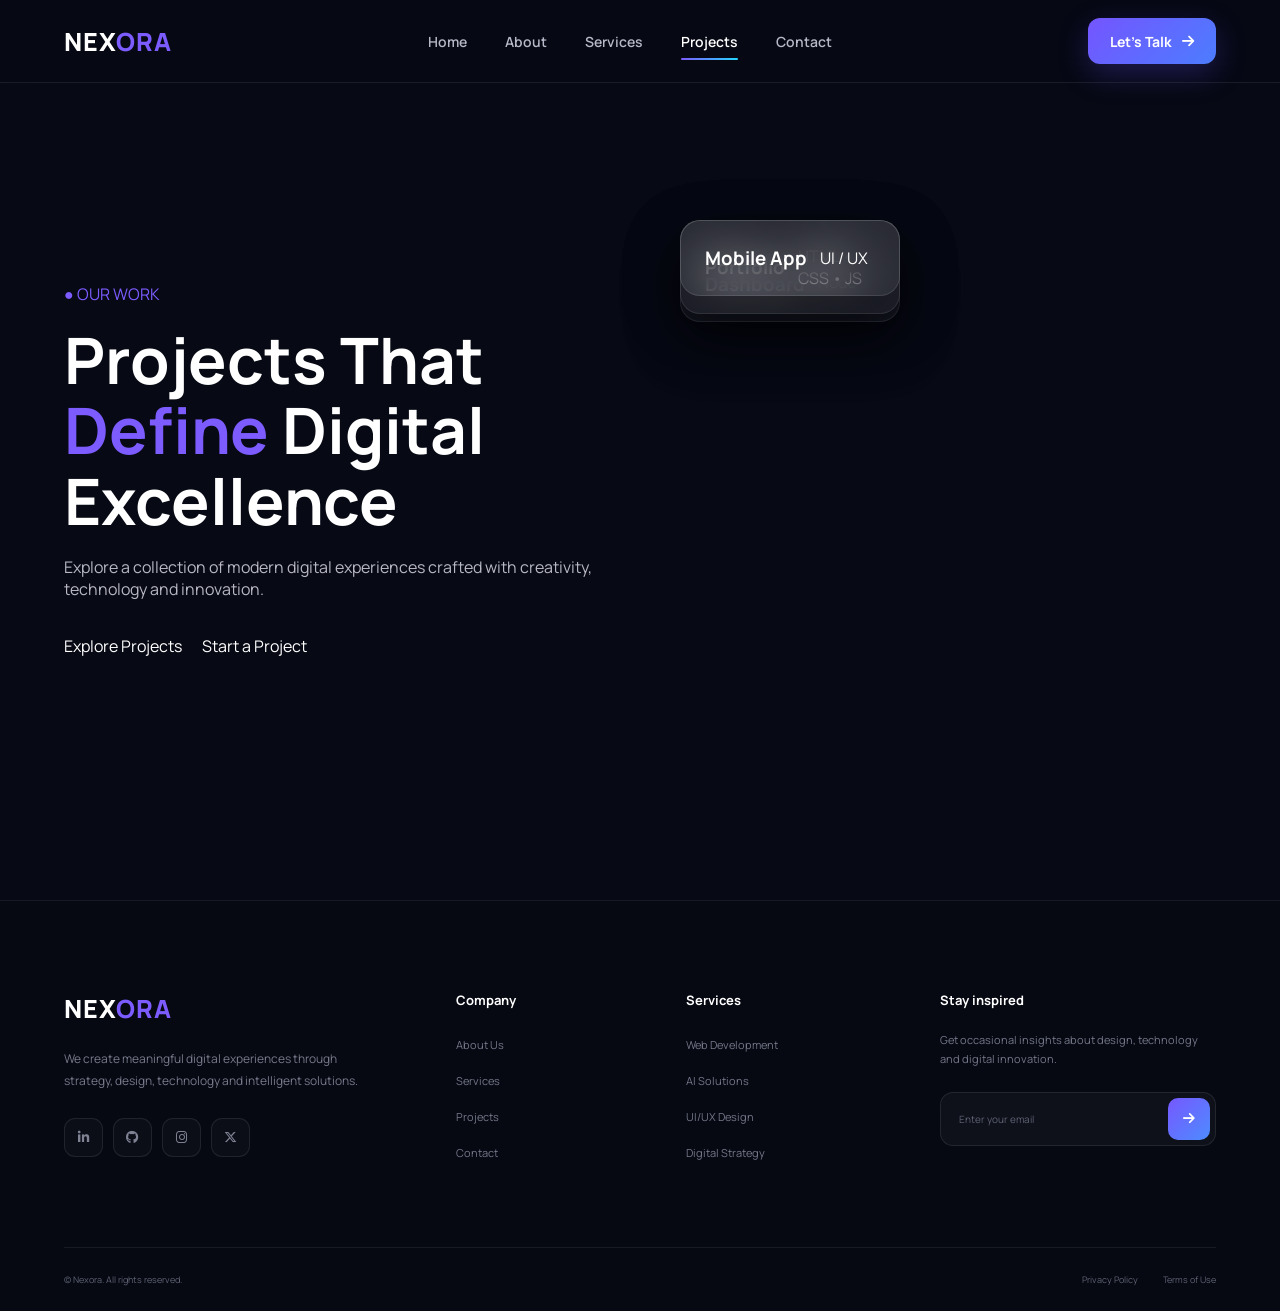
==== projects.html @ 9d156014 "feat: initial Nexora website" ====
<!DOCTYPE html>
<html lang="en">

<head>

    <meta charset="UTF-8">
    <meta name="viewport" content="width=device-width, initial-scale=1.0">

    <title>Projects | Nexora</title>

    <link rel="stylesheet" href="css/style.css">
    <link rel="stylesheet" href="css/navbar.css">
    <link rel="stylesheet" href="css/projects.css">
    <link rel="stylesheet" href="css/animations.css">
    <link rel="stylesheet" href="css/responsive.css">

    <!-- Font Awesome -->
    <link rel="stylesheet"
          href="https://cdnjs.cloudflare.com/ajax/libs/font-awesome/6.7.2/css/all.min.css">

</head>

<body>
<header class="header">

        <nav class="navbar container">

            <!-- Website Logo -->

            <a href="index.html" class="logo">
                NEX<span>ORA</span>
            </a>


            <!-- Navigation Links -->

            <ul class="nav-links">

                <li>
                    <a href="index.html" >
                        Home
                    </a>
                </li>

                <li>
                    <a href="about.html">
                        About
                    </a>
                </li>

                <li>
                    <a href="services.html" >
                        Services
                    </a>
                </li>

                <li>
                    <a href="projects.html" class="active">
                        Projects
                    </a>
                </li>

                <li>
                    <a href="contact.html">
                        Contact
                    </a>
                </li>

            </ul>


            <!-- Navbar Button -->

            <a href="contact.html" class="nav-button">
                Let's Talk

                <i class="fa-solid fa-arrow-right"></i>
            </a>


            <!-- Mobile Menu Icon -->

            <button
                class="menu-button"
                id="menuButton"
                aria-label="Open navigation menu"
            >

                <i class="fa-solid fa-bars"></i>

            </button>

        </nav> 

    </header>

    <main> 
        <section class="projects-hero ">

    <div class="container">

        <div class="projects-hero-content">

            <!-- Left Side -->

            <div class="projects-left">

                <span class="section-tag">
                    ● OUR WORK
                </span>

                <h1>
                    Projects That
                    <span>Define</span>
                    Digital Excellence
                </h1>

                <p>
                    Explore a collection of modern digital experiences
                    crafted with creativity, technology and innovation.
                </p>

                <div class="hero-buttons">

                    <a href="#featured-projects" class="btn-primary">
                        Explore Projects
                    </a>

                    <a href="contact.html" class="btn-secondary">
                        Start a Project
                    </a>

                </div>

            </div>

            <!-- Right Side -->

            <div class="projects-right">

                <div class="floating-card card-1">
                    <h3>AI Dashboard</h3>
                    <p>React • Node</p>
                </div>

                <div class="floating-card card-2">
                    <h3>Portfolio</h3>
                    <p>HTML • CSS • JS</p>
                </div>

                <div class="floating-card card-3">
                    <h3>Mobile App</h3>
                    <p>UI / UX</p>
                </div>

            </div>

        </div>

    </div>

</section>
         </main>

     <footer class="footer">

    <div class="container">


        <!-- Main Footer -->

        <div class="footer-grid">


            <!-- Brand Column -->

            <div class="footer-brand">

                <a href="index.html" class="logo">

                    NEX<span>ORA</span>

                </a>


                <p>

                    We create meaningful digital experiences
                    through strategy, design, technology and
                    intelligent solutions.

                </p>


                <div class="social-links">

                    <a
                        href="#"
                        aria-label="LinkedIn"
                    >

                        <i class="fa-brands fa-linkedin-in"></i> 

                    </a>


                    <a
                        href="#"
                        aria-label="GitHub"
                    >

                        <i class="fa-brands fa-github"></i>

                    </a>


                    <a
                        href="#"
                        aria-label="Instagram"
                    >

                        <i class="fa-brands fa-instagram"></i>

                    </a>


                    <a
                        href="#"
                        aria-label="Twitter"
                    >

                        <i class="fa-brands fa-x-twitter"></i> 

                    </a>

                </div>

            </div>



            <!-- Company Links -->

            <div class="footer-column">

                <h3>
                    Company
                </h3>


                <ul>

                    <li>
                        <a href="about.html">
                            About Us
                        </a>
                    </li>

                    <li>
                        <a href="services.html">
                            Services
                        </a>
                    </li>

                    <li>
                        <a href="projects.html">
                            Projects
                        </a>
                    </li>

                    <li>
                        <a href="contact.html">
                            Contact
                        </a>
                    </li>

                </ul>

            </div>



            <!-- Service Links -->

            <div class="footer-column">

                <h3>
                    Services
                </h3>


                <ul>

                    <li>
                        <a href="services.html">
                            Web Development
                        </a>
                    </li>

                    <li>
                        <a href="services.html">
                            AI Solutions
                        </a>
                    </li>

                    <li>
                        <a href="services.html">
                            UI/UX Design
                        </a>
                    </li>

                    <li>
                        <a href="services.html">
                            Digital Strategy
                        </a>
                    </li>

                </ul>

            </div>



            <!-- Newsletter -->

            <div class="footer-newsletter">

                <h3>
                    Stay inspired
                </h3>


                <p>

                    Get occasional insights about design,
                    technology and digital innovation.

                </p>


                <form
                    class="newsletter-form"
                    id="newsletterForm"
                >

                    <input
                        type="email"
                        id="newsletterEmail"
                        placeholder="Enter your email"
                        aria-label="Email address"
                        required
                    >


                    <button
                        type="submit"
                        aria-label="Subscribe"
                    >

                        <i class="fa-solid fa-arrow-right"></i>

                    </button>

                </form>


                <div
                    class="newsletter-message"
                    id="newsletterMessage"
                ></div>

            </div>

        </div>



        <!-- Footer Bottom -->

        <div class="footer-bottom">

            <p>

                © <span id="currentYear"></span>
                Nexora. All rights reserved.

            </p>


            <div>

                <a href="#">
                    Privacy Policy
                </a>

                <a href="#">
                    Terms of Use
                </a>

            </div>

        </div>

    </div>

</footer>

</body>

</html>
---- css/style.css ----
@import url('https://fonts.googleapis.com/css2?family=Manrope:wght@400;500;600;700;800&display=swap');
* {
    margin: 0;
    padding: 0;
    box-sizing: border-box;
}

html {
    scroll-behavior: smooth;
}

body {
    font-family: "Manrope", sans-serif;
    background: #070914;
    color: #ffffff;
    overflow-x: hidden;
}

a {
    color: inherit;
    text-decoration: none;
}

ul {
    list-style: none;
}

button {
    border: none;
    outline: none;
    font-family: inherit;
    cursor: pointer;
}

.container {
    width: min(1180px, 90%);
    margin: auto;
}

/* ================= HERO SECTION ================= */

.hero {
    position: relative;

    min-height: 100vh;

    padding-top: 82px;

    display: flex;
    align-items: center;

    overflow: hidden;
}


/* Background Grid */

.hero::before {
    content: "";

    position: absolute;
    inset: 0;

    opacity: 0.25;

    background-image:

        linear-gradient(
            rgba(255, 255, 255, 0.035) 1px,
            transparent 1px
        ),

        linear-gradient(
            90deg,
            rgba(255, 255, 255, 0.035) 1px,
            transparent 1px
        );

    background-size: 65px 65px;

    mask-image: linear-gradient(
        to bottom,
        black,
        transparent
    );

    pointer-events: none;
}


/* Background Glow */

.hero-glow {
    position: absolute;

    width: 500px;
    height: 500px;

    border-radius: 50%;

    filter: blur(130px);

    opacity: 0.18;

    pointer-events: none;
}

.glow-one {
    top: -100px;
    left: -150px;

    background: #7655ff;
}

.glow-two {
    right: -170px;
    bottom: -150px;

    background: #00c8ff;
}


/* Hero Layout */

.hero-container {
    position: relative;
    z-index: 2;

    min-height: calc(100vh - 82px);

    display: grid;

    grid-template-columns:
        minmax(0, 1.05fr)
        minmax(420px, 0.95fr);

    align-items: center;

    gap: 80px;

    padding-top: 50px;
    padding-bottom: 50px;
}


/* ================= HERO CONTENT ================= */

.hero-content {
    max-width: 690px;
}


/* Badge */

.hero-badge {
    width: fit-content;

    display: flex;
    align-items: center;

    gap: 10px;

    padding: 9px 15px;

    margin-bottom: 27px;

    border: 1px solid rgba(126, 100, 255, 0.35);

    border-radius: 50px;

    color: #c8c5ff;

    background: rgba(123, 92, 255, 0.09);

    font-size: 12px;
    font-weight: 700;

    letter-spacing: 0.3px;
}

.hero-badge span {
    width: 7px;
    height: 7px;

    border-radius: 50%;

    background: #7d62ff;

    box-shadow: 0 0 13px #7d62ff;

    animation: pulse 1.8s infinite;
}

@keyframes pulse {

    50% {
        opacity: 0.35;
        transform: scale(0.7);
    }

}


/* Heading */

.hero-content h1 {
    max-width: 720px;

    font-size: clamp(
        48px,
        5.2vw,
        76px
    );

    line-height: 1.05;

    letter-spacing: -4px;

    font-weight: 800;
}

.hero-content h1 span {
    display: block;

    color: transparent;

    background: linear-gradient(
        90deg,
        #8068ff,
        #24d8ff
    );

    background-clip: text;

    -webkit-background-clip: text;
}


/* Paragraph */

.hero-content > p {
    max-width: 620px;

    margin-top: 26px;

    color: #a8abbb;

    font-size: 17px;

    line-height: 1.85;
}


/* Hero Buttons */

.hero-buttons {
    display: flex;
    align-items: center;

    flex-wrap: wrap;

    gap: 17px;

    margin-top: 35px;
}

.primary-button,
.secondary-button {
    min-height: 54px;

    display: inline-flex;

    align-items: center;
    justify-content: center;

    gap: 11px;

    padding: 0 25px;

    border-radius: 13px;

    font-size: 14px;
    font-weight: 700;

    transition: 0.3s;
}


/* Primary Button */

.primary-button {
    color: #ffffff;

    background: linear-gradient(
        135deg,
        #7758ff,
        #4b8aff
    );

    box-shadow: 0 14px 35px rgba(102, 84, 255, 0.28);
}

.primary-button:hover {
    transform: translateY(-4px);

    box-shadow: 0 18px 40px rgba(102, 84, 255, 0.43);
}

.primary-button i {
    transition: 0.3s;
}

.primary-button:hover i {
    transform: translateX(5px);
}


/* Secondary Button */

.secondary-button {
    color: #d8d9e2;

    border: 1px solid rgba(255, 255, 255, 0.12);

    background: rgba(255, 255, 255, 0.045);
}

.secondary-button:hover {
    color: #ffffff;

    border-color: rgba(255, 255, 255, 0.28);

    background: rgba(255, 255, 255, 0.09);

    transform: translateY(-4px);
}

.secondary-button i {
    color: #8a73ff;

    font-size: 18px;
}


/* ================= CLIENT INFO ================= */

.client-info {
    display: flex;
    align-items: center;

    gap: 18px;

    margin-top: 42px;
}


/* Avatars */

.client-avatars {
    display: flex;
}

.client-avatars div {
    width: 38px;
    height: 38px;

    display: flex;

    align-items: center;
    justify-content: center;

    margin-left: -9px;

    border: 3px solid #070914;

    border-radius: 50%;

    color: #ffffff;

    background: linear-gradient(
        135deg,
        #7258ff,
        #28b8dc
    );

    font-size: 10px;
    font-weight: 800;
}

.client-avatars div:first-child {
    margin-left: 0;
}

.client-avatars div:nth-child(2) {
    background: linear-gradient(
        135deg,
        #ec5ca4,
        #7758ff
    );
}

.client-avatars div:nth-child(3) {
    background: linear-gradient(
        135deg,
        #ff9b51,
        #ef4d8a
    );
}

.client-avatars div:last-child {
    background: #171a2b;

    color: #aeb0bd;
}


/* Stars */

.stars {
    display: flex;

    gap: 3px;

    color: #ffc95c;

    font-size: 11px;
}

.client-text p {
    margin-top: 6px;

    color: #858899;

    font-size: 11px;
}


/* ================= HERO VISUAL ================= */

.hero-visual {
    position: relative;

    min-height: 570px;

    display: flex;

    align-items: center;
    justify-content: center;
}


/* Main Dashboard */

.dashboard-card {
    position: relative;

    z-index: 3;

    width: min(
        100%,
        465px
    );

    padding: 35px;

    border: 1px solid rgba(255, 255, 255, 0.1);

    border-radius: 28px;

    background:

        linear-gradient(
            145deg,
            rgba(255, 255, 255, 0.1),
            rgba(255, 255, 255, 0.025)
        );

    box-shadow:

        0 40px 100px rgba(0, 0, 0, 0.45),

        inset 0 1px rgba(255, 255, 255, 0.1);

    backdrop-filter: blur(25px);

    transform: perspective(1000px)
               rotateY(-8deg)
               rotateX(3deg);

    animation: dashboardFloat 5s ease-in-out infinite;
}

@keyframes dashboardFloat {

    50% {

        transform:
            perspective(1000px)
            rotateY(-4deg)
            rotateX(1deg)
            translateY(-12px);

    }

}


/* Dashboard Top */

.dashboard-top {
    display: flex;

    align-items: flex-start;
    justify-content: space-between;
}

.small-text {
    color: #737789;

    font-size: 10px;

    font-weight: 800;

    letter-spacing: 1.4px;
}

.dashboard-top h3 {
    margin-top: 9px;

    font-size: 43px;

    letter-spacing: -2px;
}

.growth-icon {
    width: 52px;
    height: 52px;

    display: flex;

    align-items: center;
    justify-content: center;

    border-radius: 16px;

    color: #71f0d2;

    background: rgba(74, 235, 195, 0.1);

    font-size: 21px;
}


/* Graph */

.graph {
    height: 220px;

    display: flex;

    align-items: flex-end;

    gap: 13px;

    margin-top: 38px;

    padding: 0 5px;

    border-bottom: 1px solid rgba(255, 255, 255, 0.08);
}

.graph span {
    flex: 1;

    min-height: 15px;

    border-radius: 8px 8px 2px 2px;

    background: linear-gradient(
        to top,
        rgba(116, 86, 255, 0.35),
        #755cff
    );

    box-shadow: 0 0 20px rgba(113, 88, 255, 0.18);

    animation: graphAnimation 1.3s ease both;
}

.graph span:nth-child(2) {
    animation-delay: 0.1s;
}

.graph span:nth-child(3) {
    animation-delay: 0.2s;
}

.graph span:nth-child(4) {
    animation-delay: 0.3s;
}

.graph span:nth-child(5) {
    animation-delay: 0.4s;
}

.graph span:nth-child(6) {
    animation-delay: 0.5s;
}

.graph span:nth-child(7) {
    animation-delay: 0.6s;
}

@keyframes graphAnimation {

    from {
        height: 0;
        opacity: 0;
    }

}


/* Dashboard Bottom */

.dashboard-bottom {
    display: flex;

    justify-content: space-between;

    margin-top: 13px;

    color: #646879;

    font-size: 9px;

    font-weight: 800;

    letter-spacing: 1px;
}


/* ================= FLOATING CARDS ================= */

.floating-card {
    position: absolute;

    z-index: 5;

    display: flex;

    align-items: center;

    gap: 13px;

    min-width: 205px;

    padding: 15px;

    border: 1px solid rgba(255, 255, 255, 0.12);

    border-radius: 17px;

    background: rgba(17, 20, 39, 0.8);

    box-shadow: 0 20px 55px rgba(0, 0, 0, 0.35);

    backdrop-filter: blur(18px);
}

.floating-icon {
    width: 43px;
    height: 43px;

    flex-shrink: 0;

    display: flex;

    align-items: center;
    justify-content: center;

    border-radius: 12px;

    color: #b6a8ff;

    background: rgba(119, 89, 255, 0.15);

    font-size: 17px;
}

.floating-card span {
    display: block;

    color: #6f7385;

    font-size: 8px;

    font-weight: 800;

    letter-spacing: 1.1px;
}

.floating-card strong {
    display: block;

    margin-top: 5px;

    color: #f1f1f5;

    font-size: 12px;
}


/* AI Card */

.ai-card {
    top: 58px;

    right: -28px;

    animation: floatCard 4s ease-in-out infinite;
}


/* Code Card */

.code-card {
    left: -45px;

    bottom: 65px;

    animation: floatCard 4s 1s ease-in-out infinite;
}


@keyframes floatCard {

    50% {
        transform: translateY(-13px);
    }

}


/* Decorative Circle */

.visual-circle {
    position: absolute;

    right: 5px;
    bottom: 5px;

    width: 90px;
    height: 90px;

    display: flex;

    align-items: center;
    justify-content: center;

    border: 1px solid rgba(66, 212, 255, 0.25);

    border-radius: 50%;

    color: #40d7ff;

    background: rgba(42, 199, 255, 0.07);

    font-size: 25px;

    box-shadow: 0 0 55px rgba(48, 207, 255, 0.12);
}


/* ================= TABLET RESPONSIVE ================= */

@media screen and (max-width: 1050px) {

    .nav-links {
        gap: 24px;
    }

    .hero-container {

        grid-template-columns: 1fr 0.85fr;

        gap: 35px;

    }

    .hero-content h1 {

        font-size: 55px;

    }

    .hero-visual {

        min-height: 500px;

    }

    .dashboard-card {

        padding: 27px;

    }

    .ai-card {

        right: -10px;

    }

    .code-card {

        left: -15px;

    }

}


/* ================= MOBILE RESPONSIVE ================= */

@media screen and (max-width: 850px) {

    .navbar {
        height: 72px;
    }

    .nav-links {

        position: absolute;

        top: 72px;

        left: 5%;

        width: 90%;

        display: none;

        flex-direction: column;

        align-items: flex-start;

        gap: 0;

        padding: 15px;

        border: 1px solid rgba(255, 255, 255, 0.1);

        border-radius: 15px;

        background: rgba(12, 14, 29, 0.98);

        box-shadow: 0 25px 60px rgba(0, 0, 0, 0.45);
    }

    .nav-links.active {
        display: flex;
    }

    .nav-links li {
        width: 100%;
    }

    .nav-links a {

        display: block;

        width: 100%;

        padding: 15px;

    }

    .nav-links a::after {
        display: none;
    }

    .nav-button {
        display: none;
    }

    .menu-button {
        display: flex;

        align-items: center;
        justify-content: center;
    }


    /* Hero */

    .hero {
        padding-top: 72px;
    }

    .hero-container {

        min-height: auto;

        grid-template-columns: 1fr;

        gap: 40px;

        padding-top: 90px;
        padding-bottom: 80px;

        text-align: center;

    }

    .hero-content {

        max-width: 700px;

        margin: auto;

    }

    .hero-badge {

        margin-left: auto;
        margin-right: auto;

    }

    .hero-content h1 {

        font-size: clamp(
            43px,
            11vw,
            65px
        );

        letter-spacing: -3px;

    }

    .hero-content > p {

        margin-left: auto;
        margin-right: auto;

    }

    .hero-buttons,
    .client-info {

        justify-content: center;

    }

    .hero-visual {

        width: min(
            100%,
            560px
        );

        min-height: 520px;

        margin: auto;

    }

}


/* ================= SMALL MOBILE ================= */

@media screen and (max-width: 550px) {

    .container {
        width: 92%;
    }

    .logo {
        font-size: 22px;
    }

    .hero-container {

        padding-top: 65px;

    }

    .hero-badge {

        font-size: 10px;

    }

    .hero-content h1 {

        font-size: 43px;

        letter-spacing: -2px;

    }

    .hero-content > p {

        font-size: 14px;

        line-height: 1.75;

    }

    .hero-buttons {

        flex-direction: column;

    }

    .primary-button,
    .secondary-button {

        width: 100%;

    }

    .client-info {

        flex-direction: column;

    }

    .hero-visual {

        min-height: 420px;

    }

    .dashboard-card {

        padding: 22px;

        border-radius: 22px;

        transform: none;

    }

    .dashboard-top h3 {

        font-size: 35px;

    }

    .graph {

        height: 170px;

        gap: 8px;

    }

    .floating-card {

        min-width: 175px;

        padding: 11px;

    }

    .floating-icon {

        width: 37px;
        height: 37px;

    }

    .ai-card {

        top: 15px;

        right: 0;

    }

    .code-card {

        left: 0;

        bottom: 15px;

    }

    .visual-circle {

        display: none;

    }

}

/* ==================================================
   TRUSTED BRANDS
================================================== */

.brands-section {
    position: relative;

    padding: 38px 0;

    border-top: 1px solid rgba(255, 255, 255, 0.07);

    border-bottom: 1px solid rgba(255, 255, 255, 0.07);

    background: #090b17;

    overflow: hidden;
}

.brands-heading {
    margin-bottom: 30px;

    color: #65697a;

    text-align: center;

    font-size: 10px;

    font-weight: 800;

    letter-spacing: 2px;

    text-transform: uppercase;
}


/* Brand Slider */

.brands-slider {
    position: relative;

    width: 100%;

    overflow: hidden;
}


/* Fade Effect */

.brands-slider::before,
.brands-slider::after {
    content: "";

    position: absolute;

    top: 0;

    z-index: 5;

    width: 170px;

    height: 100%;

    pointer-events: none;
}

.brands-slider::before {
    left: 0;

    background: linear-gradient(
        to right,
        #090b17,
        transparent
    );
}

.brands-slider::after {
    right: 0;

    background: linear-gradient(
        to left,
        #090b17,
        transparent
    );
}


/* Moving Track */

.brands-track {
    width: max-content;

    display: flex;

    align-items: center;

    gap: 90px;

    animation: brandScroll 24s linear infinite;
}

.brands-track:hover {
    animation-play-state: paused;
}


/* Individual Brand */

.brand {
    min-width: 130px;

    display: flex;

    align-items: center;

    justify-content: center;

    gap: 11px;

    color: #626678;

    font-size: 16px;

    font-weight: 800;

    letter-spacing: 1px;

    transition: 0.3s;
}

.brand i {
    font-size: 25px;
}

.brand:hover {
    color: #ffffff;

    transform: scale(1.07);
}


/* Brand Animation */

@keyframes brandScroll {

    from {
        transform: translateX(0);
    }

    to {
        transform: translateX(
            calc(-50% - 45px)
        );
    }

}



/* ==================================================
   SERVICES SECTION
================================================== */

.services-section {
    position: relative;

    padding: 140px 0;

    background:

        radial-gradient(
            circle at 50% 35%,
            rgba(104, 75, 255, 0.1),
            transparent 35%
        ),

        #070914;
}


/* Section Heading */

.section-heading {
    max-width: 720px;

    margin: 0 auto 75px;

    text-align: center;
}


/* Small Label */

.section-label {
    display: flex;

    align-items: center;

    justify-content: center;

    gap: 10px;

    margin-bottom: 20px;

    color: #917dff;

    font-size: 11px;

    font-weight: 800;

    letter-spacing: 2px;
}

.section-label span {
    width: 7px;

    height: 7px;

    border-radius: 50%;

    background: #8266ff;

    box-shadow: 0 0 14px #8266ff;
}


/* Heading */

.section-heading h2 {
    font-size: clamp(
        40px,
        5vw,
        64px
    );

    line-height: 1.1;

    letter-spacing: -3px;

    font-weight: 800;
}

.section-heading h2 span {
    color: transparent;

    background: linear-gradient(
        90deg,
        #8b6eff,
        #37cfff
    );

    background-clip: text;

    -webkit-background-clip: text;
}


/* Description */

.section-heading p {
    max-width: 650px;

    margin: 25px auto 0;

    color: #9295a6;

    font-size: 15px;

    line-height: 1.8;
}


/* ==================================================
   SERVICES GRID
================================================== */

.services-grid {
    display: grid;

    grid-template-columns:
        repeat(3, 1fr);

    gap: 22px;
}


/* Service Card */

.service-card {
    position: relative;

    min-height: 355px;

    padding: 35px;

    border: 1px solid rgba(255, 255, 255, 0.08);

    border-radius: 23px;

    background:

        linear-gradient(
            145deg,
            rgba(255, 255, 255, 0.055),
            rgba(255, 255, 255, 0.015)
        );

    overflow: hidden;

    transition:

        transform 0.4s ease,

        border-color 0.4s ease,

        box-shadow 0.4s ease;
}


/* Card Glow */

.service-card::before {
    content: "";

    position: absolute;

    width: 230px;

    height: 230px;

    top: -140px;

    left: -130px;

    border-radius: 50%;

    background: #795cff;

    filter: blur(80px);

    opacity: 0;

    transition: 0.5s;

    pointer-events: none;
}


.service-card:hover {
    transform: translateY(-10px);

    border-color: rgba(125, 98, 255, 0.38);

    box-shadow:

        0 30px 70px rgba(0, 0, 0, 0.35),

        0 0 40px rgba(110, 82, 255, 0.08);
}

.service-card:hover::before {
    opacity: 0.18;
}


/* Featured Service */

.featured-service {
    border-color: rgba(124, 94, 255, 0.3);

    background:

        linear-gradient(
            145deg,
            rgba(119, 86, 255, 0.13),
            rgba(255, 255, 255, 0.025)
        );
}


/* Popular Label */

.popular-label {
    position: absolute;

    top: 0;

    right: 28px;

    padding: 8px 13px;

    border-radius: 0 0 9px 9px;

    color: #ffffff;

    background: linear-gradient(
        135deg,
        #7657ff,
        #4e87ff
    );

    font-size: 8px;

    font-weight: 800;

    letter-spacing: 1px;
}


/* Service Number */

.service-number {
    position: absolute;

    top: 27px;

    right: 30px;

    color: rgba(255, 255, 255, 0.09);

    font-size: 34px;

    font-weight: 800;
}


/* Service Icon */

.service-icon {
    position: relative;

    width: 61px;

    height: 61px;

    display: flex;

    align-items: center;

    justify-content: center;

    margin-bottom: 31px;

    border: 1px solid rgba(132, 105, 255, 0.2);

    border-radius: 17px;

    color: #9b87ff;

    background: rgba(123, 91, 255, 0.1);

    font-size: 23px;

    transition: 0.4s;
}

.service-card:hover .service-icon {
    color: #ffffff;

    background: linear-gradient(
        135deg,
        #7658ff,
        #4d8bff
    );

    transform:

        rotate(-7deg)

        scale(1.08);

    box-shadow:

        0 12px 30px

        rgba(104, 80, 255, 0.3);
}


/* Service Content */

.service-card h3 {
    position: relative;

    font-size: 21px;

    font-weight: 750;
}

.service-card p {
    position: relative;

    min-height: 82px;

    margin-top: 16px;

    color: #858899;

    font-size: 13px;

    line-height: 1.75;
}


/* Service Link */

.service-card a {
    position: relative;

    display: inline-flex;

    align-items: center;

    gap: 9px;

    margin-top: 25px;

    color: #a99aff;

    font-size: 12px;

    font-weight: 750;

    transition: 0.3s;
}

.service-card a i {
    font-size: 10px;

    transition: 0.3s;
}

.service-card:hover a {
    color: #ffffff;
}

.service-card:hover a i {
    transform: translateX(6px);
}



/* ==================================================
   SERVICES RESPONSIVE
================================================== */

@media screen and (max-width: 950px) {

    .services-grid {

        grid-template-columns:
            repeat(2, 1fr);

    }

}


@media screen and (max-width: 650px) {

    .brands-slider::before,
    .brands-slider::after {

        width: 55px;

    }

    .brands-track {

        gap: 55px;

    }

    .services-section {

        padding: 95px 0;

    }

    .section-heading {

        margin-bottom: 50px;

    }

    .section-heading h2 {

        font-size: 40px;

        letter-spacing: -2px;

    }

    .services-grid {

        grid-template-columns: 1fr;

    }

    .service-card {

        min-height: auto;

        padding: 30px;

    }

}

/* ==================================================
   ANIMATED STATS SECTION
================================================== */

.stats-section {
    position: relative;

    padding: 85px 0;

    border-top: 1px solid rgba(255, 255, 255, 0.07);

    border-bottom: 1px solid rgba(255, 255, 255, 0.07);

    background:

        linear-gradient(
            90deg,
            rgba(111, 78, 255, 0.055),
            transparent,
            rgba(26, 199, 255, 0.055)
        ),

        #090b17;
}


.stats-wrapper {
    display: grid;

    grid-template-columns:
        repeat(4, 1fr);
}


/* Individual Stat */

.stat-item {
    position: relative;

    padding: 15px 35px;

    text-align: center;
}


/* Divider */

.stat-item:not(:last-child)::after {
    content: "";

    position: absolute;

    top: 10%;

    right: 0;

    width: 1px;

    height: 80%;

    background: linear-gradient(
        transparent,
        rgba(255, 255, 255, 0.13),
        transparent
    );
}


/* Stat Icon */

.stat-icon {
    width: 45px;

    height: 45px;

    display: flex;

    align-items: center;

    justify-content: center;

    margin: 0 auto 18px;

    border: 1px solid rgba(127, 99, 255, 0.22);

    border-radius: 13px;

    color: #927dff;

    background: rgba(123, 91, 255, 0.09);

    font-size: 17px;

    transition: 0.35s;
}


.stat-item:hover .stat-icon {
    color: #ffffff;

    background: linear-gradient(
        135deg,
        #7658ff,
        #4e8cff
    );

    transform: translateY(-5px)
               rotate(-5deg);

    box-shadow:
        0 15px 35px
        rgba(103, 79, 255, 0.25);
}


/* Stat Number */

.stat-number {
    display: flex;

    align-items: baseline;

    justify-content: center;

    color: #ffffff;

    font-size: clamp(
        36px,
        4vw,
        52px
    );

    font-weight: 800;

    letter-spacing: -2px;
}


.stat-number span:last-child {
    color: #8069ff;
}


.stat-item p {
    margin-top: 9px;

    color: #737789;

    font-size: 11px;

    font-weight: 700;

    letter-spacing: 0.5px;

    text-transform: uppercase;
}



/* ==================================================
   FEATURED PROJECTS
================================================== */

.projects-section {
    position: relative;

    padding: 145px 0;

    background: #070914;

    overflow: hidden;
}


/* Background Glow */

.projects-glow {
    position: absolute;

    top: 15%;

    left: -250px;

    width: 550px;

    height: 550px;

    border-radius: 50%;

    background: #674cff;

    filter: blur(170px);

    opacity: 0.08;

    pointer-events: none;
}


/* ==================================================
   PROJECTS HEADING
================================================== */

.projects-heading {
    position: relative;

    z-index: 2;

    display: grid;

    grid-template-columns:
        1.3fr 0.7fr;

    align-items: end;

    gap: 90px;

    margin-bottom: 75px;
}


.left-label {
    justify-content: flex-start;
}


.projects-heading h2 {
    max-width: 750px;

    font-size: clamp(
        42px,
        5vw,
        66px
    );

    line-height: 1.08;

    letter-spacing: -3px;
}


.projects-heading h2 span {
    display: block;

    color: transparent;

    background: linear-gradient(
        90deg,
        #866cff,
        #30d3ff
    );

    background-clip: text;

    -webkit-background-clip: text;
}


/* Heading Right */

.projects-heading-right p {
    color: #8b8e9e;

    font-size: 14px;

    line-height: 1.8;
}


.view-projects-button {
    display: inline-flex;

    align-items: center;

    gap: 11px;

    margin-top: 25px;

    color: #b3a6ff;

    font-size: 13px;

    font-weight: 750;

    transition: 0.3s;
}


.view-projects-button i {
    transition: 0.3s;
}


.view-projects-button:hover {
    color: #ffffff;
}


.view-projects-button:hover i {
    transform: translateX(6px);
}



/* ==================================================
   PROJECTS GRID
================================================== */

.projects-grid {
    display: grid;

    grid-template-columns:
        repeat(2, 1fr);

    gap: 28px;
}


/* Large First Project */

.project-large {
    grid-column: 1 / -1;
}


/* Project Card */

.project-card {
    position: relative;

    border: 1px solid
        rgba(255, 255, 255, 0.085);

    border-radius: 27px;

    background:

        linear-gradient(
            145deg,
            rgba(255, 255, 255, 0.05),
            rgba(255, 255, 255, 0.012)
        );

    overflow: hidden;

    transition:

        transform 0.45s ease,

        border-color 0.45s ease,

        box-shadow 0.45s ease;
}


.project-card:hover {
    transform: translateY(-9px);

    border-color:
        rgba(127, 99, 255, 0.32);

    box-shadow:
        0 35px 85px
        rgba(0, 0, 0, 0.38);
}



/* ==================================================
   PROJECT VISUAL
================================================== */

.project-visual {
    position: relative;

    min-height: 420px;

    display: flex;

    align-items: center;

    justify-content: center;

    overflow: hidden;
}


.project-large .project-visual {
    min-height: 560px;
}



/* ==================================================
   NEUROFLOW VISUAL
================================================== */

.neuro-visual {
    background:

        radial-gradient(
            circle at 20% 20%,
            rgba(140, 103, 255, 0.38),
            transparent 32%
        ),

        radial-gradient(
            circle at 85% 80%,
            rgba(29, 202, 255, 0.22),
            transparent 35%
        ),

        linear-gradient(
            135deg,
            #15122c,
            #0b1423
        );
}


/* Decorative Orbs */

.visual-orb {
    position: absolute;

    border-radius: 50%;

    filter: blur(5px);
}


.orb-one {
    top: 65px;

    left: 10%;

    width: 90px;

    height: 90px;

    border: 1px solid
        rgba(157, 124, 255, 0.4);

    background:
        rgba(123, 88, 255, 0.1);

    animation:
        projectOrb 5s
        ease-in-out infinite;
}


.orb-two {
    right: 10%;

    bottom: 45px;

    width: 150px;

    height: 150px;

    border: 1px solid
        rgba(57, 211, 255, 0.25);

    background:
        rgba(35, 201, 255, 0.06);

    animation:
        projectOrb 6s 1s
        ease-in-out infinite;
}


@keyframes projectOrb {

    50% {
        transform:
            translateY(-18px)
            scale(1.06);
    }

}


/* AI Dashboard */

.ai-dashboard {
    position: relative;

    z-index: 2;

    width: min(
        78%,
        850px
    );

    min-height: 385px;

    display: grid;

    grid-template-columns:
        75px 1fr;

    border: 1px solid
        rgba(255, 255, 255, 0.12);

    border-radius: 24px;

    background:
        rgba(10, 12, 27, 0.78);

    box-shadow:
        0 40px 100px
        rgba(0, 0, 0, 0.45);

    backdrop-filter: blur(22px);

    overflow: hidden;

    transform:
        perspective(1200px)
        rotateX(3deg);

    transition:
        transform 0.6s ease;
}


.project-card:hover
.ai-dashboard {

    transform:
        perspective(1200px)
        rotateX(0)
        translateY(-9px)
        scale(1.015);

}


/* AI Sidebar */

.ai-sidebar {
    display: flex;

    flex-direction: column;

    align-items: center;

    gap: 27px;

    padding-top: 25px;

    border-right:
        1px solid
        rgba(255, 255, 255, 0.07);

    background:
        rgba(255, 255, 255, 0.025);
}


.mini-logo {
    width: 39px;

    height: 39px;

    display: flex;

    align-items: center;

    justify-content: center;

    margin-bottom: 15px;

    border-radius: 11px;

    color: #ffffff;

    background:
        linear-gradient(
            135deg,
            #795bff,
            #3b9dff
        );
}


.ai-sidebar > span {
    width: 20px;

    height: 4px;

    border-radius: 10px;

    background:
        rgba(255, 255, 255, 0.12);
}


.ai-sidebar > span.active {
    background: #846bff;

    box-shadow:
        0 0 12px
        #765cff;
}


/* AI Main */

.ai-main {
    padding: 30px;
}


.ai-topbar {
    display: flex;

    align-items: center;

    justify-content: space-between;
}


.ai-topbar small {
    display: block;

    color: #6e7284;

    font-size: 8px;

    font-weight: 800;

    letter-spacing: 1.3px;
}


.ai-topbar strong {
    display: block;

    margin-top: 7px;

    font-size: 17px;
}


.profile-dot {
    width: 39px;

    height: 39px;

    display: flex;

    align-items: center;

    justify-content: center;

    border-radius: 50%;

    color: #ffffff;

    background:
        linear-gradient(
            135deg,
            #e65b9e,
            #7858ff
        );

    font-size: 9px;

    font-weight: 800;
}


/* AI Content */

.ai-content {
    display: grid;

    grid-template-columns:
        0.8fr 1.2fr;

    gap: 18px;

    margin-top: 38px;
}


.productivity-card,
.ai-chart {
    min-height: 220px;

    padding: 25px;

    border: 1px solid
        rgba(255, 255, 255, 0.07);

    border-radius: 18px;

    background:
        rgba(255, 255, 255, 0.035);
}


.productivity-card span {
    color: #777b8d;

    font-size: 8px;

    font-weight: 800;

    letter-spacing: 1.2px;
}


.productivity-card h4 {
    margin-top: 25px;

    font-size: 58px;

    letter-spacing: -3px;
}


.mini-progress {
    height: 7px;

    margin-top: 35px;

    border-radius: 20px;

    background:
        rgba(255, 255, 255, 0.07);

    overflow: hidden;
}


.mini-progress span {
    display: block;

    width: 87%;

    height: 100%;

    border-radius: inherit;

    background:
        linear-gradient(
            90deg,
            #785aff,
            #2ed2ff
        );
}


/* AI Chart */

.ai-chart {
    display: flex;

    align-items: flex-end;

    gap: 12px;
}


.ai-chart span {
    flex: 1;

    border-radius:
        7px 7px 2px 2px;

    background:
        linear-gradient(
            to top,
            rgba(117, 87, 255, 0.3),
            #795cff
        );

    transition:
        transform 0.35s ease;
}


.project-card:hover
.ai-chart span {

    transform:
        scaleY(1.04);

}


/* Floating AI Tag */

.project-floating-tag {
    position: absolute;

    z-index: 5;

    top: 55px;

    right: 7%;

    display: flex;

    align-items: center;

    gap: 9px;

    padding: 13px 17px;

    border: 1px solid
        rgba(255, 255, 255, 0.12);

    border-radius: 50px;

    color: #dcd8ff;

    background:
        rgba(18, 18, 39, 0.8);

    backdrop-filter:
        blur(15px);

    font-size: 10px;

    font-weight: 750;

    animation:
        floatingProjectTag
        4s ease-in-out
        infinite;
}


@keyframes floatingProjectTag {

    50% {
        transform:
            translateY(-12px);
    }

}



/* ==================================================
   FINANCE VISUAL
================================================== */

.finance-visual {
    background:

        radial-gradient(
            circle at 80% 20%,
            rgba(44, 232, 192, 0.2),
            transparent 30%
        ),

        linear-gradient(
            140deg,
            #0d2022,
            #091218
        );
}


.finance-dashboard {
    width: 76%;

    padding: 28px;

    border: 1px solid
        rgba(255, 255, 255, 0.1);

    border-radius: 22px;

    background:
        rgba(8, 20, 21, 0.72);

    box-shadow:
        0 35px 80px
        rgba(0, 0, 0, 0.4);

    backdrop-filter:
        blur(20px);

    transition:
        transform 0.5s ease;
}


.project-card:hover
.finance-dashboard {

    transform:
        translateY(-8px)
        scale(1.025);

}


.finance-top {
    display: flex;

    justify-content:
        space-between;
}


.finance-top small {
    color: #6c8281;

    font-size: 8px;

    font-weight: 800;

    letter-spacing: 1px;
}


.finance-top h4 {
    margin-top: 7px;

    font-size: 28px;
}


.finance-logo {
    width: 40px;

    height: 40px;

    display: flex;

    align-items: center;

    justify-content: center;

    border-radius: 12px;

    color: #061311;

    background: #49e8c4;

    font-weight: 900;
}


.finance-growth {
    display: flex;

    align-items: center;

    justify-content:
        space-between;

    margin-top: 30px;
}


.finance-growth span {
    color: #738583;

    font-size: 9px;
}


.finance-growth strong {
    color: #4be8c4;

    font-size: 12px;
}


.finance-chart {
    height: 135px;

    margin-top: 12px;
}


.finance-chart svg {
    width: 100%;

    height: 100%;
}


.finance-area {
    fill:
        url(#financeGradient);
}


.finance-line {
    fill: none;

    stroke: #48e6c2;

    stroke-width: 4;

    stroke-linecap: round;

    stroke-dasharray: 700;

    stroke-dashoffset: 700;

    animation:
        drawFinanceLine
        3s ease forwards;
}


@keyframes drawFinanceLine {

    to {
        stroke-dashoffset: 0;
    }

}


.finance-bottom {
    display: flex;

    justify-content:
        space-between;

    color: #536461;

    font-size: 7px;

    font-weight: 800;
}



/* ==================================================
   TRAVEL VISUAL
================================================== */

.travel-visual {
    background:

        radial-gradient(
            circle at 20% 80%,
            rgba(255, 126, 97, 0.24),
            transparent 35%
        ),

        linear-gradient(
            140deg,
            #251729,
            #111324
        );
}


/* Travel Circles */

.travel-circle {
    position: absolute;

    border-radius: 50%;
}


.circle-one {
    top: 40px;

    right: 50px;

    width: 120px;

    height: 120px;

    border: 1px solid
        rgba(255, 159, 111, 0.24);
}


.circle-two {
    left: 35px;

    bottom: 20px;

    width: 190px;

    height: 190px;

    border: 1px solid
        rgba(148, 101, 255, 0.22);
}


/* Travel Phone */

.travel-phone {
    position: relative;

    z-index: 2;

    width: 205px;

    min-height: 355px;

    padding: 16px;

    border: 5px solid
        #1d1c2a;

    border-radius: 32px;

    background: #0d0f1b;

    box-shadow:
        0 35px 75px
        rgba(0, 0, 0, 0.48);

    transform:
        rotate(4deg);

    transition:
        transform 0.55s ease;
}


.project-card:hover
.travel-phone {

    transform:
        rotate(0)
        translateY(-9px)
        scale(1.03);

}


.phone-top {
    display: flex;

    justify-content:
        space-between;

    color: #a8a9b1;

    font-size: 7px;
}


.travel-welcome {
    margin-top: 24px;
}


.travel-welcome small {
    color: #ff9d72;

    font-size: 7px;

    font-weight: 800;

    letter-spacing: 1px;
}


.travel-welcome h4 {
    max-width: 145px;

    margin-top: 7px;

    font-size: 19px;

    line-height: 1.2;
}


/* Destination */

.destination-card {
    position: relative;

    height: 175px;

    margin-top: 20px;

    border-radius: 19px;

    background:

        linear-gradient(
            to top,
            rgba(9, 10, 19, 0.9),
            transparent
        ),

        linear-gradient(
            145deg,
            #7892ad,
            #d5e6eb 45%,
            #59738c
        );

    overflow: hidden;
}


.destination-card::before {
    content: "";

    position: absolute;

    left: -20%;

    bottom: 0;

    width: 140%;

    height: 65%;

    clip-path:
        polygon(
            0 100%,
            22% 35%,
            38% 70%,
            58% 10%,
            75% 65%,
            88% 30%,
            100% 100%
        );

    background:
        linear-gradient(
            135deg,
            #eaf3f5,
            #7891a6
        );
}


.destination-overlay {
    position: absolute;

    z-index: 2;

    left: 15px;

    bottom: 15px;
}


.destination-overlay span {
    display: block;

    color: #e9b08e;

    font-size: 6px;

    font-weight: 800;

    letter-spacing: 1px;
}


.destination-overlay strong {
    display: block;

    margin-top: 4px;

    font-size: 11px;
}


/* Travel Navigation */

.travel-navigation {
    display: flex;

    justify-content:
        space-around;

    margin-top: 18px;

    color: #5f6270;

    font-size: 11px;
}


.travel-navigation
i:first-child {

    color: #9b78ff;

}


/* Location Tag */

.location-tag {
    position: absolute;

    z-index: 5;

    left: 8%;

    bottom: 55px;

    display: flex;

    align-items: center;

    gap: 9px;

    padding: 12px 15px;

    border: 1px solid
        rgba(255, 255, 255, 0.11);

    border-radius: 50px;

    color: #dedbe8;

    background:
        rgba(27, 20, 38, 0.82);

    backdrop-filter:
        blur(14px);

    font-size: 9px;

    font-weight: 700;

    animation:
        floatingProjectTag
        4s 0.7s
        ease-in-out infinite;
}


.location-tag i {
    color: #ff9670;
}



/* ==================================================
   PROJECT INFORMATION
================================================== */

.project-info {
    padding: 31px 34px 35px;
}


.project-meta {
    display: flex;

    align-items: center;

    justify-content:
        space-between;

    color: #777b8c;

    font-size: 8px;

    font-weight: 800;

    letter-spacing: 1.3px;
}


.project-meta
span:first-child {

    color: #907cff;

}


.project-title-row {
    display: flex;

    align-items: flex-start;

    justify-content:
        space-between;

    gap: 25px;

    margin-top: 18px;
}


.project-title-row h3 {
    font-size: 27px;

    letter-spacing: -1px;
}


.project-title-row p {
    max-width: 530px;

    margin-top: 11px;

    color: #858899;

    font-size: 12px;

    line-height: 1.7;
}


/* Project Arrow */

.project-title-row > a {
    width: 47px;

    height: 47px;

    flex-shrink: 0;

    display: flex;

    align-items: center;

    justify-content: center;

    border: 1px solid
        rgba(255, 255, 255, 0.1);

    border-radius: 50%;

    color: #a998ff;

    background:
        rgba(255, 255, 255, 0.035);

    transition: 0.35s;
}


.project-card:hover
.project-title-row > a {

    color: #ffffff;

    border-color:
        transparent;

    background:
        linear-gradient(
            135deg,
            #7658ff,
            #4d8cff
        );

    transform:
        rotate(8deg);
}



/* ==================================================
   STATS & PROJECTS RESPONSIVE
================================================== */

@media screen and
(max-width: 950px) {

    .stats-wrapper {

        grid-template-columns:
            repeat(2, 1fr);

        gap: 50px 0;

    }


    .stat-item:nth-child(2)::after {

        display: none;

    }


    .projects-heading {

        grid-template-columns:
            1fr;

        gap: 25px;

    }


    .projects-heading-right {

        max-width: 600px;

    }


    .project-large
    .project-visual {

        min-height: 500px;

    }


    .ai-dashboard {

        width: 88%;

    }

}


@media screen and
(max-width: 700px) {

    .stats-section {

        padding: 70px 0;

    }


    .stats-wrapper {

        grid-template-columns:
            1fr;

        gap: 0;

    }


    .stat-item {

        padding: 35px 10px;

    }


    .stat-item:not(:last-child)::after {

        top: auto;

        right: 15%;

        bottom: 0;

        width: 70%;

        height: 1px;

    }


    .projects-section {

        padding: 95px 0;

    }


    .projects-heading {

        margin-bottom: 50px;

    }


    .projects-heading h2 {

        font-size: 41px;

        letter-spacing: -2px;

    }


    .projects-grid {

        grid-template-columns:
            1fr;

    }


    .project-large {

        grid-column: auto;

    }


    .project-visual,
    .project-large
    .project-visual {

        min-height: 420px;

    }


    .ai-dashboard {

        width: 92%;

        min-height: 300px;

        grid-template-columns:
            52px 1fr;

    }


    .ai-sidebar {

        gap: 20px;

    }


    .mini-logo {

        width: 32px;

        height: 32px;

    }


    .ai-main {

        padding: 20px;

    }


    .ai-content {

        grid-template-columns:
            1fr;

    }


    .productivity-card {

        min-height: 150px;

    }


    .ai-chart {

        display: none;

    }


    .productivity-card h4 {

        font-size: 43px;

    }


    .project-floating-tag {

        top: 25px;

        right: 3%;

    }


    .project-info {

        padding: 25px;

    }


    .project-title-row h3 {

        font-size: 23px;

    }

}

/* ==================================================
   WHY CHOOSE US
================================================== */

.why-section {
    position: relative;

    padding: 145px 0;

    border-top:
        1px solid
        rgba(255, 255, 255, 0.06);

    background:

        radial-gradient(
            circle at 85% 50%,
            rgba(33, 199, 255, 0.08),
            transparent 30%
        ),

        #080a15;

    overflow: hidden;
}


/* Background Glow */

.why-glow {
    position: absolute;

    left: -250px;

    bottom: -250px;

    width: 550px;

    height: 550px;

    border-radius: 50%;

    background: #7557ff;

    filter: blur(180px);

    opacity: 0.08;
}


/* Main Layout */

.why-grid {
    position: relative;

    z-index: 2;

    display: grid;

    grid-template-columns:
        0.9fr 1.1fr;

    align-items: center;

    gap: 100px;
}


/* Why Heading */

.why-content h2 {
    max-width: 650px;

    font-size: clamp(
        43px,
        5vw,
        65px
    );

    line-height: 1.08;

    letter-spacing: -3px;
}


.why-content h2 span {
    display: block;

    color: transparent;

    background:

        linear-gradient(
            90deg,
            #886eff,
            #31d0ff
        );

    background-clip: text;

    -webkit-background-clip: text;
}


.why-description {
    max-width: 600px;

    margin-top: 27px;

    color: #8d90a0;

    font-size: 14px;

    line-height: 1.85;
}



/* ==================================================
   WHY FEATURES
================================================== */

.why-features {
    display: flex;

    flex-direction: column;

    gap: 12px;

    margin-top: 45px;
}


.why-feature {
    position: relative;

    display: grid;

    grid-template-columns:
        52px 1fr;

    gap: 18px;

    padding: 22px;

    border:

        1px solid

        transparent;

    border-radius: 17px;

    transition: 0.4s;
}


.why-feature:hover,
.why-feature.active {

    border-color:

        rgba(
            125,
            98,
            255,
            0.22
        );

    background:

        rgba(
            255,
            255,
            255,
            0.035
        );

    transform:
        translateX(8px);
}


/* Feature Icon */

.why-feature-icon {
    width: 50px;

    height: 50px;

    display: flex;

    align-items: center;

    justify-content: center;

    border:

        1px solid

        rgba(
            128,
            99,
            255,
            0.2
        );

    border-radius: 14px;

    color: #9c88ff;

    background:

        rgba(
            119,
            87,
            255,
            0.09
        );

    transition: 0.4s;
}


.why-feature:hover
.why-feature-icon,

.why-feature.active
.why-feature-icon {

    color: #ffffff;

    background:

        linear-gradient(
            135deg,
            #7658ff,
            #4e8cff
        );

    transform:
        rotate(-6deg);

    box-shadow:

        0 13px 30px

        rgba(
            103,
            80,
            255,
            0.24
        );
}


.why-feature h3 {
    font-size: 15px;
}


.why-feature p {
    margin-top: 8px;

    color: #777b8c;

    font-size: 11px;

    line-height: 1.7;
}



/* ==================================================
   WHY VISUAL
================================================== */

.why-visual {
    position: relative;

    min-height: 620px;

    display: flex;

    align-items: center;

    justify-content: center;
}


/* Orbit Decorations */

.orbit {
    position: absolute;

    border:

        1px solid

        rgba(
            127,
            100,
            255,
            0.15
        );

    border-radius: 50%;
}


.orbit-one {
    width: 520px;

    height: 520px;

    animation:

        orbitRotate

        25s linear

        infinite;
}


.orbit-two {
    width: 400px;

    height: 400px;

    border-color:

        rgba(
            45,
            209,
            255,
            0.12
        );

    animation:

        orbitRotate

        18s linear

        reverse infinite;
}


.orbit::after {
    content: "";

    position: absolute;

    top: 50%;

    left: -5px;

    width: 10px;

    height: 10px;

    border-radius: 50%;

    background: #8468ff;

    box-shadow:

        0 0 18px

        #8468ff;
}


.orbit-two::after {

    background: #38d4ff;

    box-shadow:

        0 0 18px

        #38d4ff;
}


@keyframes orbitRotate {

    to {

        transform:
            rotate(360deg);

    }

}



/* ==================================================
   WORKSPACE CARD
================================================== */

.workspace-card {
    position: relative;

    z-index: 3;

    width: min(
        100%,
        570px
    );

    padding: 29px;

    border:

        1px solid

        rgba(
            255,
            255,
            255,
            0.1
        );

    border-radius: 25px;

    background:

        linear-gradient(
            145deg,
            rgba(
                255,
                255,
                255,
                0.075
            ),
            rgba(
                255,
                255,
                255,
                0.02
            )
        );

    box-shadow:

        0 45px 100px

        rgba(
            0,
            0,
            0,
            0.48
        );

    backdrop-filter:
        blur(25px);

    transform:

        perspective(1200px)

        rotateY(-5deg);

    transition:
        transform 0.6s;
}


.why-visual:hover
.workspace-card {

    transform:

        perspective(1200px)

        rotateY(0)

        translateY(-8px);

}


/* Workspace Header */

.workspace-header {
    display: flex;

    align-items: center;

    justify-content:
        space-between;
}


.workspace-brand {
    display: flex;

    align-items: center;

    gap: 13px;
}


.workspace-logo {
    width: 43px;

    height: 43px;

    display: flex;

    align-items: center;

    justify-content: center;

    border-radius: 13px;

    color: #ffffff;

    background:

        linear-gradient(
            135deg,
            #7759ff,
            #3e9dff
        );
}


.workspace-brand span,
.workspace-progress span {

    display: block;

    color: #696d7e;

    font-size: 7px;

    font-weight: 800;

    letter-spacing: 1.2px;
}


.workspace-brand strong {
    display: block;

    margin-top: 5px;

    font-size: 12px;
}


.workspace-status {
    display: flex;

    align-items: center;

    gap: 7px;

    padding: 7px 10px;

    border:

        1px solid

        rgba(
            61,
            229,
            183,
            0.18
        );

    border-radius: 30px;

    color: #54dfbd;

    background:

        rgba(
            55,
            223,
            178,
            0.07
        );

    font-size: 7px;

    font-weight: 800;
}


.workspace-status span {
    width: 6px;

    height: 6px;

    border-radius: 50%;

    background: #4de1bb;

    box-shadow:

        0 0 10px

        #4de1bb;
}



/* Workspace Progress */

.workspace-progress {
    margin-top: 35px;
}


.progress-heading {
    display: flex;

    align-items: flex-end;

    justify-content:
        space-between;
}


.progress-heading h4 {
    margin-top: 7px;

    font-size: 18px;
}


.progress-heading > strong {
    color: #8972ff;

    font-size: 25px;
}


.progress-bar {
    height: 7px;

    margin-top: 18px;

    border-radius: 20px;

    background:

        rgba(
            255,
            255,
            255,
            0.07
        );

    overflow: hidden;
}


.progress-bar span {
    display: block;

    width: 84%;

    height: 100%;

    border-radius: inherit;

    background:

        linear-gradient(
            90deg,
            #7759ff,
            #31d3ff
        );

    animation:

        workspaceProgress

        2.5s ease;
}


@keyframes
workspaceProgress {

    from {

        width: 0;

    }

}



/* Workspace Grid */

.workspace-grid {
    display: grid;

    grid-template-columns:
        1.1fr 0.9fr;

    gap: 14px;

    margin-top: 27px;
}


.workspace-panel {
    min-height: 240px;

    padding: 20px;

    border:

        1px solid

        rgba(
            255,
            255,
            255,
            0.07
        );

    border-radius: 17px;

    background:

        rgba(
            255,
            255,
            255,
            0.027
        );
}


.panel-heading {
    display: flex;

    align-items: center;

    justify-content:
        space-between;

    color: #6b6f80;

    font-size: 7px;

    font-weight: 800;

    letter-spacing: 1px;
}



/* Task List */

.task {
    display: flex;

    align-items: center;

    gap: 10px;

    margin-top: 20px;

    color: #747889;

    font-size: 9px;
}


.task i {
    width: 25px;

    height: 25px;

    display: flex;

    align-items: center;

    justify-content: center;

    border-radius: 8px;

    color: #626678;

    background:

        rgba(
            255,
            255,
            255,
            0.045
        );

    font-size: 8px;
}


.task.completed {
    color: #b2b4be;
}


.task.completed i {
    color: #50dfbc;

    background:

        rgba(
            69,
            224,
            185,
            0.09
        );
}


.task.current {
    color: #ffffff;
}


.task.current i {
    color: #a38fff;

    background:

        rgba(
            123,
            91,
            255,
            0.13
        );

    box-shadow:

        0 0 17px

        rgba(
            123,
            91,
            255,
            0.14
        );
}



/* Performance */

.performance-score {
    margin-top: 25px;

    text-align: center;
}


.performance-score strong {
    font-size: 52px;

    letter-spacing: -3px;
}


.performance-score span {
    color: #696d7e;

    font-size: 12px;
}


.performance-rings {
    display: flex;

    align-items: center;

    justify-content: center;

    gap: 14px;

    margin-top: 20px;
}


.ring {
    width: 54px;

    height: 54px;

    display: flex;

    align-items: center;

    justify-content: center;

    border-radius: 50%;

    background:

        conic-gradient(
            #45dfbc 0 96%,
            rgba(
                255,
                255,
                255,
                0.07
            )
            96%
        );

    position: relative;
}


.ring::before {
    content: "";

    position: absolute;

    width: 43px;

    height: 43px;

    border-radius: 50%;

    background: #111421;
}


.ring span {
    position: relative;

    z-index: 2;

    color: #53e1bf;

    font-size: 10px;

    font-weight: 800;
}


.performance-rings small {
    display: block;

    color: #626678;

    font-size: 6px;

    font-weight: 800;
}


.performance-rings strong {
    display: block;

    margin-top: 4px;

    font-size: 9px;
}



/* Floating Cards */

.why-floating-card {
    position: absolute;

    z-index: 6;

    display: flex;

    align-items: center;

    gap: 12px;

    padding: 14px;

    border:

        1px solid

        rgba(
            255,
            255,
            255,
            0.11
        );

    border-radius: 16px;

    background:

        rgba(
            16,
            18,
            34,
            0.85
        );

    box-shadow:

        0 22px 55px

        rgba(
            0,
            0,
            0,
            0.4
        );

    backdrop-filter:
        blur(17px);
}


.why-floating-card small {
    display: block;

    color: #696d7e;

    font-size: 6px;

    font-weight: 800;

    letter-spacing: 1px;
}


.why-floating-card strong {
    display: block;

    margin-top: 5px;

    font-size: 10px;
}


.delivery-card {
    top: 55px;

    right: -20px;

    animation:

        whyCardFloat

        4s ease-in-out

        infinite;
}


.delivery-card > div {
    width: 38px;

    height: 38px;

    display: flex;

    align-items: center;

    justify-content: center;

    border-radius: 11px;

    color: #50e0bd;

    background:

        rgba(
            67,
            224,
            184,
            0.1
        );
}


.team-card {
    left: -25px;

    bottom: 55px;

    animation:

        whyCardFloat

        4s 1s ease-in-out

        infinite;
}


@keyframes whyCardFloat {

    50% {

        transform:
            translateY(-13px);

    }

}


/* Team Avatars */

.team-avatars {
    display: flex;
}


.team-avatars span {
    width: 30px;

    height: 30px;

    display: flex;

    align-items: center;

    justify-content: center;

    margin-left: -8px;

    border:

        2px solid

        #101222;

    border-radius: 50%;

    color: #ffffff;

    background:

        linear-gradient(
            135deg,
            #7658ff,
            #38b8e5
        );

    font-size: 6px;

    font-weight: 800;
}


.team-avatars
span:first-child {

    margin-left: 0;

}


.team-avatars
span:nth-child(2) {

    background:

        linear-gradient(
            135deg,
            #e65a9e,
            #7758ff
        );

}


.team-avatars
span:nth-child(3) {

    background:

        linear-gradient(
            135deg,
            #ff9c54,
            #eb518e
        );

}



/* ==================================================
   PROCESS SECTION
================================================== */

.process-section {
    position: relative;

    padding: 135px 0;

    border-top:

        1px solid

        rgba(
            255,
            255,
            255,
            0.06
        );

    background:

        radial-gradient(
            circle at 50% 30%,
            rgba(
                112,
                81,
                255,
                0.09
            ),
            transparent 35%
        ),

        #070914;
}



/* Process Layout */

.process-wrapper {
    position: relative;

    display: grid;

    grid-template-columns:
        repeat(4, 1fr);

    gap: 45px;

    margin-top: 90px;
}



/* Connecting Line */

.process-line {
    position: absolute;

    top: 55px;

    left: 10%;

    width: 80%;

    height: 1px;

    background:

        rgba(
            255,
            255,
            255,
            0.08
        );
}


.process-line span {
    display: block;

    width: 100%;

    height: 100%;

    background:

        linear-gradient(
            90deg,
            #7659ff,
            #36d2ff
        );

    transform-origin: left;

    animation:

        processLine

        3s ease;
}


@keyframes processLine {

    from {

        transform:
            scaleX(0);

    }

}



/* Process Step */

.process-step {
    position: relative;

    z-index: 2;

    text-align: center;
}


.process-number {
    position: relative;

    height: 110px;

    display: flex;

    align-items: center;

    justify-content: center;
}


.process-number > span {
    position: absolute;

    top: -18px;

    color:

        rgba(
            255,
            255,
            255,
            0.055
        );

    font-size: 65px;

    font-weight: 800;
}


.process-number > div {
    position: relative;

    z-index: 2;

    width: 70px;

    height: 70px;

    display: flex;

    align-items: center;

    justify-content: center;

    border:

        1px solid

        rgba(
            127,
            99,
            255,
            0.27
        );

    border-radius: 20px;

    color: #9a85ff;

    background: #111322;

    box-shadow:

        0 0 0 10px

        #070914;

    font-size: 21px;

    transition: 0.4s;
}


.process-step:hover
.process-number > div {

    color: #ffffff;

    background:

        linear-gradient(
            135deg,
            #7658ff,
            #4c8dff
        );

    transform:

        translateY(-8px)

        rotate(-6deg);

    box-shadow:

        0 0 0 10px

        #070914,

        0 18px 38px

        rgba(
            102,
            79,
            255,
            0.3
        );
}


.process-step h3 {
    margin-top: 24px;

    font-size: 19px;
}


.process-step p {
    max-width: 220px;

    margin:

        13px auto 0;

    color: #797c8c;

    font-size: 11px;

    line-height: 1.75;
}



/* ==================================================
   RESPONSIVE
================================================== */

@media screen and
(max-width: 1050px) {

    .why-grid {

        grid-template-columns:
            1fr;

        gap: 60px;

    }


    .why-content {

        max-width: 720px;

    }


    .why-visual {

        width: min(
            100%,
            700px
        );

        margin: auto;

    }


    .process-wrapper {

        grid-template-columns:
            repeat(2, 1fr);

        gap: 70px 30px;

    }


    .process-line {

        display: none;

    }

}


@media screen and
(max-width: 650px) {

    .why-section {

        padding: 95px 0;

    }


    .why-content h2 {

        font-size: 41px;

        letter-spacing: -2px;

    }


    .why-feature {

        padding: 18px 10px;

    }


    .why-visual {

        min-height: 520px;

    }


    .workspace-card {

        padding: 20px;

        transform: none;

    }


    .workspace-grid {

        grid-template-columns:
            1fr;

    }


    .performance-panel {

        display: none;

    }


    .workspace-panel {

        min-height: auto;

    }


    .delivery-card {

        top: 5px;

        right: 0;

    }


    .team-card {

        left: 0;

        bottom: 0;

    }


    .orbit-one {

        width: 390px;

        height: 390px;

    }


    .orbit-two {

        width: 300px;

        height: 300px;

    }


    .process-section {

        padding: 95px 0;

    }


    .process-wrapper {

        grid-template-columns:
            1fr;

        gap: 55px;

        margin-top: 55px;

    }

}

/* ==================================================
   TESTIMONIALS
================================================== */

.testimonials-section {
    position: relative;

    padding: 140px 0;

    border-top:
        1px solid
        rgba(255, 255, 255, 0.06);

    background:

        radial-gradient(
            circle at 50% 55%,
            rgba(116, 84, 255, 0.1),
            transparent 34%
        ),

        #080a15;

    overflow: hidden;
}


.testimonial-glow {
    position: absolute;

    top: 40%;

    right: -250px;

    width: 500px;

    height: 500px;

    border-radius: 50%;

    background: #24cfff;

    filter: blur(180px);

    opacity: 0.07;

    pointer-events: none;
}



/* Slider Layout */

.testimonial-slider {
    position: relative;

    max-width: 900px;

    margin: 75px auto 0;

    display: flex;

    align-items: center;

    justify-content: center;

    gap: 30px;
}


.testimonial-wrapper {
    position: relative;

    width: 100%;

    min-height: 410px;
}



/* Testimonial Card */

.testimonial-card {
    position: absolute;

    inset: 0;

    padding: 55px;

    border:

        1px solid

        rgba(
            255,
            255,
            255,
            0.1
        );

    border-radius: 28px;

    background:

        linear-gradient(
            145deg,
            rgba(
                255,
                255,
                255,
                0.07
            ),
            rgba(
                255,
                255,
                255,
                0.018
            )
        );

    box-shadow:

        0 35px 90px

        rgba(
            0,
            0,
            0,
            0.35
        );

    backdrop-filter:
        blur(22px);

    opacity: 0;

    visibility: hidden;

    transform:
        translateX(45px)
        scale(0.96);

    transition:

        opacity 0.55s ease,

        transform 0.55s ease,

        visibility 0.55s;
}


.testimonial-card.active {

    position: relative;

    opacity: 1;

    visibility: visible;

    transform:
        translateX(0)
        scale(1);
}



/* Testimonial Top */

.testimonial-top {
    display: flex;

    align-items: center;

    justify-content:
        space-between;
}


.quote-icon {
    width: 60px;

    height: 60px;

    display: flex;

    align-items: center;

    justify-content: center;

    border:

        1px solid

        rgba(
            128,
            100,
            255,
            0.22
        );

    border-radius: 17px;

    color: #9b86ff;

    background:

        rgba(
            121,
            89,
            255,
            0.1
        );

    font-size: 22px;
}


.testimonial-rating {
    display: flex;

    gap: 5px;

    color: #ffc95c;

    font-size: 13px;
}



/* Quote */

.testimonial-card blockquote {
    max-width: 750px;

    margin-top: 42px;

    color: #e9e9ef;

    font-size: clamp(
        22px,
        2.3vw,
        31px
    );

    font-weight: 600;

    line-height: 1.55;

    letter-spacing: -0.7px;
}



/* Client */

.testimonial-client {
    display: flex;

    align-items: center;

    gap: 15px;

    margin-top: 42px;
}


.client-avatar {
    width: 51px;

    height: 51px;

    display: flex;

    align-items: center;

    justify-content: center;

    border:

        3px solid

        rgba(
            255,
            255,
            255,
            0.07
        );

    border-radius: 50%;

    color: #ffffff;

    font-size: 10px;

    font-weight: 800;
}


.avatar-one {

    background:

        linear-gradient(
            135deg,
            #7557ff,
            #2bc7ed
        );

}


.avatar-two {

    background:

        linear-gradient(
            135deg,
            #ec5b9e,
            #7658ff
        );

}


.avatar-three {

    background:

        linear-gradient(
            135deg,
            #ff9c54,
            #e84f8c
        );

}


.testimonial-client h3 {
    font-size: 14px;
}


.testimonial-client p {
    margin-top: 5px;

    color: #747889;

    font-size: 10px;
}



/* Slider Buttons */

.slider-button {
    width: 50px;

    height: 50px;

    flex-shrink: 0;

    display: flex;

    align-items: center;

    justify-content: center;

    border:

        1px solid

        rgba(
            255,
            255,
            255,
            0.1
        );

    border-radius: 50%;

    color: #9c8aff;

    background:

        rgba(
            255,
            255,
            255,
            0.035
        );

    transition: 0.35s;
}


.slider-button:hover {

    color: #ffffff;

    border-color:
        transparent;

    background:

        linear-gradient(
            135deg,
            #7658ff,
            #4e8cff
        );

    transform:
        scale(1.08);

}



/* Slider Dots */

.testimonial-dots {
    display: flex;

    align-items: center;

    justify-content: center;

    gap: 9px;

    margin-top: 38px;
}


.testimonial-dot {
    width: 7px;

    height: 7px;

    padding: 0;

    border-radius: 50%;

    background: #3c4050;

    transition: 0.35s;
}


.testimonial-dot.active {

    width: 27px;

    border-radius: 20px;

    background:

        linear-gradient(
            90deg,
            #785aff,
            #35d0ff
        );

}



/* ==================================================
   FINAL CTA
================================================== */

.final-cta {
    position: relative;

    padding: 150px 0;

    border-top:

        1px solid

        rgba(
            255,
            255,
            255,
            0.07
        );

    background: #090b17;

    overflow: hidden;
}



/* CTA Background Grid */

.cta-grid-background {
    position: absolute;

    inset: 0;

    opacity: 0.32;

    background-image:

        linear-gradient(
            rgba(
                255,
                255,
                255,
                0.035
            )
            1px,
            transparent 1px
        ),

        linear-gradient(
            90deg,
            rgba(
                255,
                255,
                255,
                0.035
            )
            1px,
            transparent 1px
        );

    background-size:
        65px 65px;

    mask-image:

        radial-gradient(
            circle,
            black,
            transparent 70%
        );
}



/* CTA Glows */

.cta-glow {
    position: absolute;

    width: 500px;

    height: 500px;

    border-radius: 50%;

    filter: blur(170px);

    opacity: 0.15;

    pointer-events: none;
}


.cta-glow-one {

    top: -280px;

    left: -150px;

    background: #7656ff;

}


.cta-glow-two {

    right: -170px;

    bottom: -300px;

    background: #20ccff;

}



/* CTA Content */

.cta-content {
    position: relative;

    z-index: 2;

    max-width: 920px;

    margin: auto;

    text-align: center;
}


.cta-badge {
    width: fit-content;

    display: flex;

    align-items: center;

    gap: 9px;

    margin:

        0 auto 25px;

    padding: 9px 15px;

    border:

        1px solid

        rgba(
            127,
            99,
            255,
            0.28
        );

    border-radius: 50px;

    color: #a997ff;

    background:

        rgba(
            120,
            89,
            255,
            0.08
        );

    font-size: 9px;

    font-weight: 800;

    letter-spacing: 1.3px;
}


.cta-badge span {
    width: 7px;

    height: 7px;

    border-radius: 50%;

    background: #8266ff;

    box-shadow:

        0 0 13px

        #8266ff;

    animation:
        pulse 1.8s infinite;
}


.cta-content h2 {
    font-size: clamp(
        48px,
        6vw,
        82px
    );

    line-height: 1.03;

    letter-spacing: -4px;
}


.cta-content h2 span {
    display: block;

    color: transparent;

    background:

        linear-gradient(
            90deg,
            #866cff,
            #30d3ff
        );

    background-clip: text;

    -webkit-background-clip:
        text;
}


.cta-content > p {
    max-width: 660px;

    margin:

        28px auto 0;

    color: #8c8f9f;

    font-size: 15px;

    line-height: 1.85;
}



/* CTA Buttons */

.cta-buttons {
    display: flex;

    align-items: center;

    justify-content: center;

    flex-wrap: wrap;

    gap: 15px;

    margin-top: 38px;
}


.cta-primary-button,
.cta-secondary-button {

    min-height: 55px;

    display: inline-flex;

    align-items: center;

    justify-content: center;

    gap: 11px;

    padding: 0 27px;

    border-radius: 13px;

    font-size: 13px;

    font-weight: 750;

    transition: 0.35s;
}


.cta-primary-button {

    color: #ffffff;

    background:

        linear-gradient(
            135deg,
            #7758ff,
            #4c8cff
        );

    box-shadow:

        0 15px 38px

        rgba(
            104,
            80,
            255,
            0.3
        );

}


.cta-primary-button:hover {

    transform:
        translateY(-5px);

    box-shadow:

        0 20px 45px

        rgba(
            104,
            80,
            255,
            0.45
        );

}


.cta-primary-button i {

    transition: 0.3s;

}


.cta-primary-button:hover i {

    transform:
        translateX(5px);

}


.cta-secondary-button {

    color: #d3d4dc;

    border:

        1px solid

        rgba(
            255,
            255,
            255,
            0.11
        );

    background:

        rgba(
            255,
            255,
            255,
            0.035
        );

}


.cta-secondary-button:hover {

    color: #ffffff;

    border-color:

        rgba(
            255,
            255,
            255,
            0.25
        );

    background:

        rgba(
            255,
            255,
            255,
            0.07
        );

    transform:
        translateY(-5px);

}



/* CTA Note */

.cta-note {
    display: flex;

    align-items: center;

    justify-content: center;

    flex-wrap: wrap;

    gap: 10px;

    margin-top: 27px;

    color: #686c7d;

    font-size: 9px;

    font-weight: 650;
}


.cta-note i {

    color: #4ddfbb;

}


.cta-note span {

    width: 3px;

    height: 3px;

    border-radius: 50%;

    background: #505464;

}



/* ==================================================
   FOOTER
================================================== */

.footer {
    padding: 90px 0 0;

    border-top:

        1px solid

        rgba(
            255,
            255,
            255,
            0.07
        );

    background: #060812;
}


.footer-grid {
    display: grid;

    grid-template-columns:
        1.4fr 0.7fr
        0.8fr 1.2fr;

    gap: 70px;
}



/* Footer Brand */

.footer-brand > p {
    max-width: 330px;

    margin-top: 22px;

    color: #777a8b;

    font-size: 12px;

    line-height: 1.8;
}



/* Social Links */

.social-links {
    display: flex;

    gap: 10px;

    margin-top: 27px;
}


.social-links a {
    width: 39px;

    height: 39px;

    display: flex;

    align-items: center;

    justify-content: center;

    border:

        1px solid

        rgba(
            255,
            255,
            255,
            0.09
        );

    border-radius: 11px;

    color: #7e8293;

    background:

        rgba(
            255,
            255,
            255,
            0.025
        );

    font-size: 13px;

    transition: 0.35s;
}


.social-links a:hover {

    color: #ffffff;

    border-color:
        transparent;

    background:

        linear-gradient(
            135deg,
            #7658ff,
            #4d8cff
        );

    transform:
        translateY(-5px);

}



/* Footer Columns */

.footer-column h3,
.footer-newsletter h3 {

    color: #ffffff;

    font-size: 13px;

}


.footer-column ul {

    margin-top: 23px;

}


.footer-column li {

    margin-top: 14px;

}


.footer-column a {

    color: #747889;

    font-size: 11px;

    transition: 0.3s;

}


.footer-column a:hover {

    color: #a795ff;

    padding-left: 5px;

}



/* Newsletter */

.footer-newsletter > p {
    max-width: 330px;

    margin-top: 21px;

    color: #747889;

    font-size: 11px;

    line-height: 1.75;
}


.newsletter-form {
    display: flex;

    margin-top: 23px;

    padding: 5px;

    border:

        1px solid

        rgba(
            255,
            255,
            255,
            0.09
        );

    border-radius: 13px;

    background:

        rgba(
            255,
            255,
            255,
            0.035
        );

    transition: 0.3s;
}


.newsletter-form:focus-within {

    border-color:

        rgba(
            127,
            99,
            255,
            0.45
        );

    box-shadow:

        0 0 0 4px

        rgba(
            122,
            91,
            255,
            0.07
        );

}


.newsletter-form input {

    width: 100%;

    padding: 0 13px;

    border: none;

    outline: none;

    color: #ffffff;

    background: transparent;

    font-family: inherit;

    font-size: 10px;

}


.newsletter-form input::placeholder {

    color: #5e6273;

}


.newsletter-form button {

    width: 42px;

    height: 42px;

    flex-shrink: 0;

    display: flex;

    align-items: center;

    justify-content: center;

    border-radius: 10px;

    color: #ffffff;

    background:

        linear-gradient(
            135deg,
            #7658ff,
            #4d8cff
        );

    transition: 0.3s;
}


.newsletter-form button:hover {

    transform:
        scale(1.06);

}


.newsletter-message {

    min-height: 17px;

    margin-top: 9px;

    color: #51dfbd;

    font-size: 9px;

}



/* Footer Bottom */

.footer-bottom {
    display: flex;

    align-items: center;

    justify-content:
        space-between;

    margin-top: 75px;

    padding: 25px 0;

    border-top:

        1px solid

        rgba(
            255,
            255,
            255,
            0.07
        );

    color: #5f6374;

    font-size: 9px;
}


.footer-bottom > div {

    display: flex;

    gap: 25px;

}


.footer-bottom a {

    transition: 0.3s;

}


.footer-bottom a:hover {

    color: #a491ff;

}



/* ==================================================
   BACK TO TOP
================================================== */

.back-to-top {
    position: fixed;

    z-index: 999;

    right: 25px;

    bottom: 25px;

    width: 47px;

    height: 47px;

    display: flex;

    align-items: center;

    justify-content: center;

    border-radius: 14px;

    color: #ffffff;

    background:

        linear-gradient(
            135deg,
            #7658ff,
            #4c8cff
        );

    box-shadow:

        0 15px 35px

        rgba(
            104,
            80,
            255,
            0.32
        );

    opacity: 0;

    visibility: hidden;

    transform:
        translateY(20px);

    transition: 0.35s;
}


.back-to-top.show {

    opacity: 1;

    visibility: visible;

    transform:
        translateY(0);

}


.back-to-top:hover {

    transform:
        translateY(-5px);

}



/* ==================================================
   FINAL SECTIONS RESPONSIVE
================================================== */

@media screen and
(max-width: 900px) {

    .footer-grid {

        grid-template-columns:
            repeat(2, 1fr);

    }

}


@media screen and
(max-width: 650px) {

    .testimonials-section {

        padding: 95px 0;

    }


    .testimonial-slider {

        margin-top: 50px;

        gap: 8px;

    }


    .testimonial-card {

        padding: 30px 24px;

    }


    .testimonial-wrapper {

        min-height: 470px;

    }


    .quote-icon {

        width: 48px;

        height: 48px;

    }


    .testimonial-card
    blockquote {

        margin-top: 30px;

        font-size: 19px;

    }


    .slider-button {

        position: absolute;

        z-index: 10;

        bottom: -75px;

    }


    .previous-button {

        left: 35%;

    }


    .next-button {

        right: 35%;

    }


    .testimonial-dots {

        margin-top: 95px;

    }


    .final-cta {

        padding: 105px 0;

    }


    .cta-content h2 {

        font-size: 45px;

        letter-spacing: -2.5px;

    }


    .cta-content > p {

        font-size: 13px;

    }


    .cta-buttons {

        flex-direction: column;

    }


    .cta-primary-button,
    .cta-secondary-button {

        width: 100%;

    }


    .footer {

        padding-top: 70px;

    }


    .footer-grid {

        grid-template-columns:
            1fr;

        gap: 45px;

    }


    .footer-bottom {

        flex-direction: column;

        align-items: flex-start;

        gap: 18px;

    }


    .back-to-top {

        right: 15px;

        bottom: 15px;

    }

}
---- css/navbar.css ----
/* ================= NAVBAR ================= */

.header {
    position: fixed;
    top: 0;
    left: 0;
    width: 100%;
    z-index: 1000;

    background: rgba(7, 9, 20, 0.75);

    border-bottom: 1px solid rgba(255, 255, 255, 0.08);

    backdrop-filter: blur(18px);
    -webkit-backdrop-filter: blur(18px);
}

.navbar {
    height: 82px;

    display: flex;
    align-items: center;
    justify-content: space-between;
}


/* Logo */

.logo {
    font-size: 25px;
    font-weight: 800;
    letter-spacing: 1px;
}

.logo span {
    color: #7c5cff;
}


/* Navigation Links */

.nav-links {
    display: flex;
    align-items: center;
    gap: 38px;
}

.nav-links a {
    position: relative;

    color: #b7b9c8;

    font-size: 14px;
    font-weight: 600;

    transition: 0.3s;
}

.nav-links a:hover,
.nav-links a.active {
    color: #ffffff;
}

.nav-links a::after {
    content: "";

    position: absolute;

    left: 0;
    bottom: -9px;

    width: 0;
    height: 2px;

    border-radius: 10px;

    background: linear-gradient(
        90deg,
        #7c5cff,
        #24d6ff
    );

    transition: 0.3s;
}

.nav-links a:hover::after,
.nav-links a.active::after {
    width: 100%;
}


/* Navbar Button */

.nav-button {
    min-height: 46px;

    padding: 0 22px;

    display: inline-flex;
    align-items: center;
    justify-content: center;

    gap: 10px;

    border-radius: 12px;

    color: #ffffff;

    font-size: 14px;
    font-weight: 700;

    background: linear-gradient(
        135deg, 
        #7455ff,
        #4c7dff
    );

    box-shadow: 0 10px 30px rgba(103, 82, 255, 0.25);

    transition: 0.3s;
}

.nav-button:hover {
    transform: translateY(-3px);

    box-shadow: 0 15px 35px rgba(103, 82, 255, 0.4);
}

.nav-button i {
    transition: 0.3s;
}

.nav-button:hover i {
    transform: translateX(4px);
}


/* Mobile Menu */

.menu-button {
    display: none;

    width: 44px;
    height: 44px;
 
    border-radius: 10px;

    color: #ffffff;

    background: rgba(255, 255, 255, 0.08);

    font-size: 19px;
}
---- css/projects.css ----
.projects-hero{
    min-height:100vh;
    display:flex;
    align-items:center;
    padding:120px 0 80px;
}

.projects-hero-content{
    display:grid;
    grid-template-columns:1fr 1fr;
    gap:80px;
    align-items:center;
}

.projects-left h1{
    font-size:4rem;
    line-height:1.1;
    margin:20px 0;
}

.projects-left span{
    color:#7c5cff;
}

.projects-left p{
    max-width:560px;
    color:#b8b8c5;
    margin-bottom:35px;
}

.hero-buttons{
    display:flex;
    gap:20px;
}

.projects-right{
    position:relative;
    height:500px;
}

.floating-card{
    position:absolute;
    background:rgba(255,255,255,.05);
    border:1px solid rgba(255,255,255,.1);
    border-radius:20px;
    backdrop-filter:blur(20px);
    padding:24px;
    width:220px;
}
---- css/animations.css ----
/* Scroll Reveal */

.reveal{

opacity:0;

transform:translateY(70px);

transition:all 1s ease;

}

.reveal.active{

opacity:1;

transform:translateY(0);

}
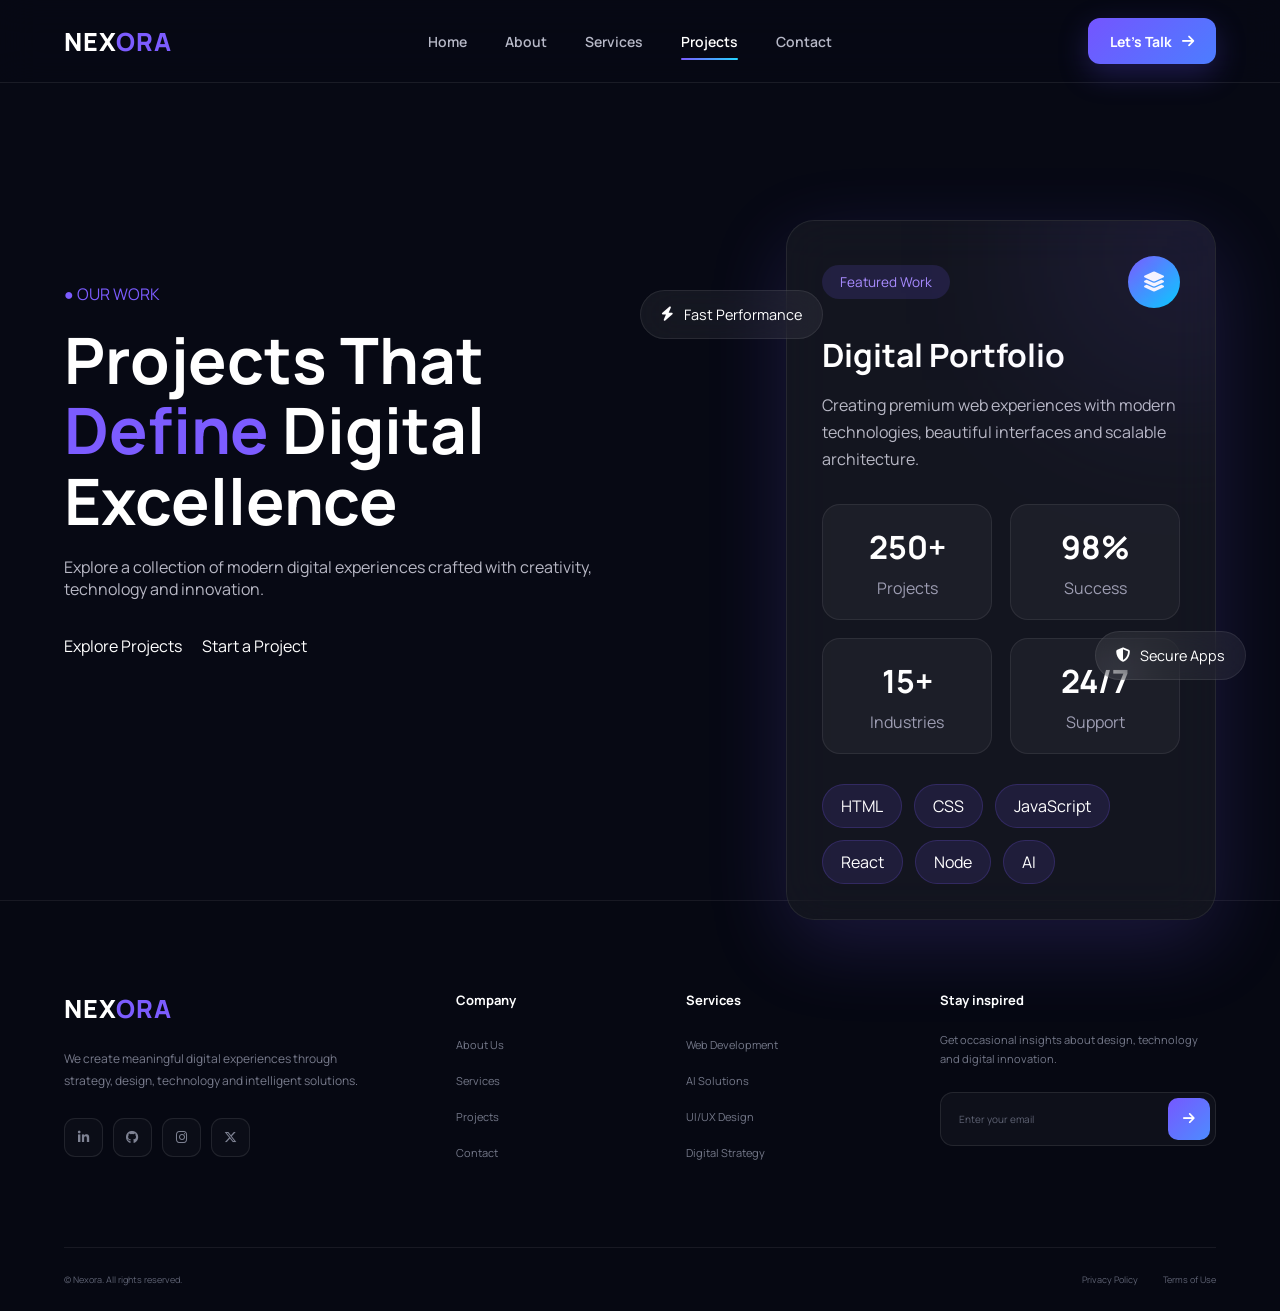
==== commit a9a28272: "Add responsive layouts for home, about and services pages" ====
--- a/projects.html
+++ b/projects.html
@@ -138,26 +138,95 @@
 
             <div class="projects-right">
 
-                <div class="floating-card card-1">
-                    <h3>AI Dashboard</h3>
-                    <p>React • Node</p>
-                </div>
-
-                <div class="floating-card card-2">
-                    <h3>Portfolio</h3>
-                    <p>HTML • CSS • JS</p>
-                </div>
-
-                <div class="floating-card card-3">
-                    <h3>Mobile App</h3>
-                    <p>UI / UX</p>
-                </div>
-
+    <div class="project-dashboard">
+
+        <div class="dashboard-top">
+
+            <span class="dashboard-tag">
+                Featured Work
+            </span>
+
+            <div class="dashboard-circle">
+                <i class="fa-solid fa-layer-group"></i>
             </div>
 
         </div>
 
+        <h3>
+            Digital Portfolio
+        </h3>
+
+        <p>
+            Creating premium web experiences with modern technologies,
+            beautiful interfaces and scalable architecture.
+        </p>
+
+        <div class="dashboard-stats">
+
+            <div class="stat-box">
+
+                <h2>250+</h2>
+
+                <span>Projects</span>
+
+            </div>
+
+            <div class="stat-box">
+
+                <h2>98%</h2>
+
+                <span>Success</span>
+
+            </div>
+
+            <div class="stat-box">
+
+                <h2>15+</h2>
+
+                <span>Industries</span>
+
+            </div>
+
+            <div class="stat-box">
+
+                <h2>24/7</h2>
+
+                <span>Support</span>
+
+            </div>
+
+        </div>
+
+        <div class="dashboard-tech">
+
+            <span>HTML</span>
+            <span>CSS</span>
+            <span>JavaScript</span>
+            <span>React</span>
+            <span>Node</span>
+            <span>AI</span>
+
+        </div>
+
     </div>
+
+    <div class="floating-badge badge-one">
+
+        <i class="fa-solid fa-bolt"></i>
+
+        Fast Performance
+
+    </div>
+
+    <div class="floating-badge badge-two">
+
+        <i class="fa-solid fa-shield-halved"></i>
+
+        Secure Apps
+
+    </div>
+
+</div>
 
 </section>
          </main>
--- a/css/navbar.css
+++ b/css/navbar.css
@@ -152,3 +152,58 @@
     font-size: 19px;
 }
 
+/* ==========================================
+   MOBILE NAVBAR
+========================================== */
+
+@media (max-width: 768px){
+
+    .menu-button{
+        display:flex;
+        align-items:center;
+        justify-content:center;
+    }
+
+    .nav-button{
+        display:none;
+    }
+
+    .nav-links{
+
+        position:fixed;
+
+        top:82px;
+        left:0;
+
+        width:100%;
+
+        background:#0b0d1d;
+
+        flex-direction:column;
+
+        align-items:flex-start;
+
+        gap:30px;
+
+        padding:35px;
+
+        transform:translateY(-120%);
+
+        opacity:0;
+
+        visibility:hidden;
+
+        transition:.35s ease;
+    }
+
+    .nav-links.active{
+
+        transform:translateY(0);
+
+        opacity:1;
+
+        visibility:visible;
+
+    }
+
+}
--- a/css/projects.css
+++ b/css/projects.css
@@ -46,4 +46,241 @@
     backdrop-filter:blur(20px);
     padding:24px;
     width:220px;
+}
+
+.project-dashboard{
+
+width:100%;
+max-width:430px;
+margin-left:auto;
+
+background:rgba(255,255,255,.05);
+
+border:1px solid rgba(255,255,255,.08);
+
+backdrop-filter:blur(25px);
+
+border-radius:28px;
+
+padding:35px;
+
+position:relative;
+
+overflow:hidden;
+
+box-shadow:0 25px 80px rgba(124,92,255,.18);
+
+animation:floatCard 6s ease-in-out infinite;
+
+}
+
+.project-dashboard::before{
+
+content:"";
+
+position:absolute;
+
+width:180px;
+height:180px;
+
+background:#7c5cff;
+
+filter:blur(110px);
+
+opacity:.22;
+
+right:-60px;
+top:-60px;
+
+}
+
+.dashboard-top{
+
+display:flex;
+
+justify-content:space-between;
+
+align-items:center;
+
+margin-bottom:25px;
+
+}
+
+.dashboard-tag{
+
+padding:8px 18px;
+
+border-radius:50px;
+
+background:rgba(124,92,255,.15);
+
+color:#a88cff;
+
+font-size:.85rem;
+
+}
+
+.dashboard-circle{
+
+width:52px;
+height:52px;
+
+border-radius:50%;
+
+display:flex;
+
+align-items:center;
+
+justify-content:center;
+
+background:linear-gradient(135deg,#7c5cff,#00d4ff);
+
+font-size:20px;
+
+}
+
+.project-dashboard h3{
+
+font-size:2rem;
+
+margin-bottom:15px;
+
+}
+
+.project-dashboard p{
+
+color:#b8b8c5;
+
+line-height:1.7;
+
+margin-bottom:30px;
+
+}
+
+.dashboard-stats{
+
+display:grid;
+
+grid-template-columns:repeat(2,1fr);
+
+gap:18px;
+
+margin-bottom:30px;
+
+}
+
+.stat-box{
+
+padding:20px;
+
+background:rgba(255,255,255,.04);
+
+border-radius:18px;
+
+text-align:center;
+
+border:1px solid rgba(255,255,255,.08);
+
+transition:.35s;
+
+}
+
+.stat-box:hover{
+
+transform:translateY(-8px);
+
+border-color:#7c5cff;
+
+}
+
+.stat-box h2{
+
+font-size:2rem;
+
+margin-bottom:8px;
+
+color:#fff;
+
+}
+
+.stat-box span{
+
+color:#9d9db2;
+
+}
+
+.dashboard-tech{
+
+display:flex;
+
+flex-wrap:wrap;
+
+gap:12px;
+
+}
+
+.dashboard-tech span{
+
+padding:10px 18px;
+
+border-radius:30px;
+
+background:rgba(124,92,255,.12);
+
+border:1px solid rgba(124,92,255,.2);
+
+transition:.3s;
+
+}
+
+.dashboard-tech span:hover{
+
+background:#7c5cff;
+
+transform:translateY(-4px);
+
+}
+
+.floating-badge{
+
+position:absolute;
+
+padding:14px 20px;
+
+border-radius:40px;
+
+background:rgba(255,255,255,.06);
+
+backdrop-filter:blur(20px);
+
+border:1px solid rgba(255,255,255,.08);
+
+display:flex;
+
+gap:10px;
+
+align-items:center;
+
+font-size:.9rem;
+
+animation:floatCard 5s ease-in-out infinite;
+
+}
+
+.badge-one{
+
+left:-40px;
+
+top:70px;
+
+}
+
+.badge-two{
+
+right:-30px;
+
+bottom:40px;
+
+animation-delay:2s;
+
 }
--- a/css/responsive.css
+++ b/css/responsive.css
@@ -0,0 +1,331 @@
+/* ==========================================
+   LAPTOP
+========================================== */
+
+@media (max-width:1200px){
+
+    .container{
+        width:90%;
+    }
+
+}
+
+
+/* ==========================================
+   TABLET
+========================================== */
+
+@media (max-width:992px){
+
+    .container{
+        width:92%;
+    }
+
+    h1{
+        font-size:3.3rem;
+    }
+
+    h2{
+        font-size:2.4rem;
+    }
+
+}
+
+
+/* ==========================================
+   MOBILE
+========================================== */
+
+@media (max-width:768px){
+
+    .container{
+        width:92%;
+    }
+
+    section{
+        padding:80px 0;
+    }
+
+
+    /* Navbar */
+
+    .menu-button{
+        display:flex;
+        align-items:center;
+        justify-content:center;
+    }
+
+    .nav-button{
+        display:none;
+    }
+
+    .nav-links{
+
+        position:fixed;
+
+        top:82px;
+        left:0;
+
+        width:100%;
+
+        background:#0b0d1d;
+
+        flex-direction:column;
+
+        align-items:flex-start;
+
+        gap:28px;
+
+        padding:35px;
+
+        transform:translateY(-120%);
+
+        transition:.35s;
+
+        opacity:0;
+
+        visibility:hidden;
+
+    }
+
+    .nav-links.active{
+
+        transform:translateY(0);
+
+        opacity:1;
+
+        visibility:visible;
+
+    }
+
+
+    /* Hero */
+
+    .hero-content{
+
+        grid-template-columns:1fr;
+
+        gap:70px;
+
+        text-align:center;
+
+    }
+
+    .hero-left{
+
+        order:1;
+
+    }
+
+    .hero-right{
+
+        order:2;
+
+    }
+
+    .hero-left h1{
+
+        font-size:2.8rem;
+
+        line-height:1.2;
+
+    }
+
+    .hero-left p{
+
+        max-width:100%;
+
+    }
+
+    .hero-buttons{
+
+        justify-content:center;
+
+        flex-wrap:wrap;
+
+    }
+
+    /* ==========================================
+   ABOUT PAGE FINAL
+========================================== */
+
+@media (max-width:768px){
+
+    .about-grid{
+        grid-template-columns:1fr;
+        gap:50px;
+    }
+
+    .about-content{
+        text-align:center;
+    }
+
+    .about-content h1{
+        font-size:46px !important;
+        line-height:1.15;
+    }
+
+    .about-dashboard{
+        height:auto;
+    }
+
+    .card-one,
+    .card-two,
+    .card-three{
+        position:static !important;
+        width:100%;
+        max-width:320px;
+        margin:20px auto;
+    }
+
+    .story-heading h2,
+    .section-title h2{
+        font-size:38px !important;
+        line-height:1.2;
+    }
+
+    .purpose-subtitle{
+        font-size:18px;
+        line-height:1.7;
+    }
+
+    .timeline{
+        width:100%;
+        padding-left:25px;
+    }
+
+    .timeline-dot{
+        left:-35px;
+    }
+
+    .timeline-content:hover{
+        transform:none;
+    }
+
+    .mission-grid,
+    .team-grid{
+        grid-template-columns:1fr;
+    }
+
+} 
+
+ @media (max-width:768px){
+
+    .section-title{
+
+        max-width:100% !important;
+        width:100% !important;
+
+        margin:0 auto 50px;
+
+        text-align:center;
+
+    }
+
+    .section-title h2{
+
+        width:100%;
+
+        max-width:100%;
+
+        font-size:40px !important;
+
+        line-height:1.2;
+
+        white-space:normal;
+
+    }
+
+    .section-title p{
+
+        max-width:100%;
+
+        margin:auto;
+
+    }
+
+}
+
+@media (max-width:768px){
+
+    .about-grid{
+        display:block !important;
+    }
+
+    .about-content,
+    .about-dashboard{
+        width:100% !important;
+        max-width:100% !important;
+    }
+
+    .about-dashboard{
+        margin-top:40px;
+    }
+
+}
+
+/* ==========================================
+   SERVICES PAGE
+========================================== */
+
+@media (max-width:768px){
+
+    .services-hero{
+
+        padding:120px 0 80px;
+
+    }
+
+    .services-grid{
+
+        grid-template-columns:1fr !important;
+
+        gap:50px;
+
+        text-align:center;
+
+    }
+
+    .services-content h1{
+
+        font-size:46px !important;
+
+        line-height:1.15;
+
+    }
+
+    .services-content p{
+
+        max-width:100%;
+
+        margin:auto;
+
+    }
+
+    .services-buttons{
+
+        display:flex;
+
+        flex-direction:column;
+
+        align-items:center;
+
+        gap:18px;
+
+    }
+
+    .expertise-grid{
+
+        grid-template-columns:1fr !important;
+
+        gap:25px;
+
+    }
+
+    .expertise-card{
+
+        width:100%;
+
+    }
+
+}
